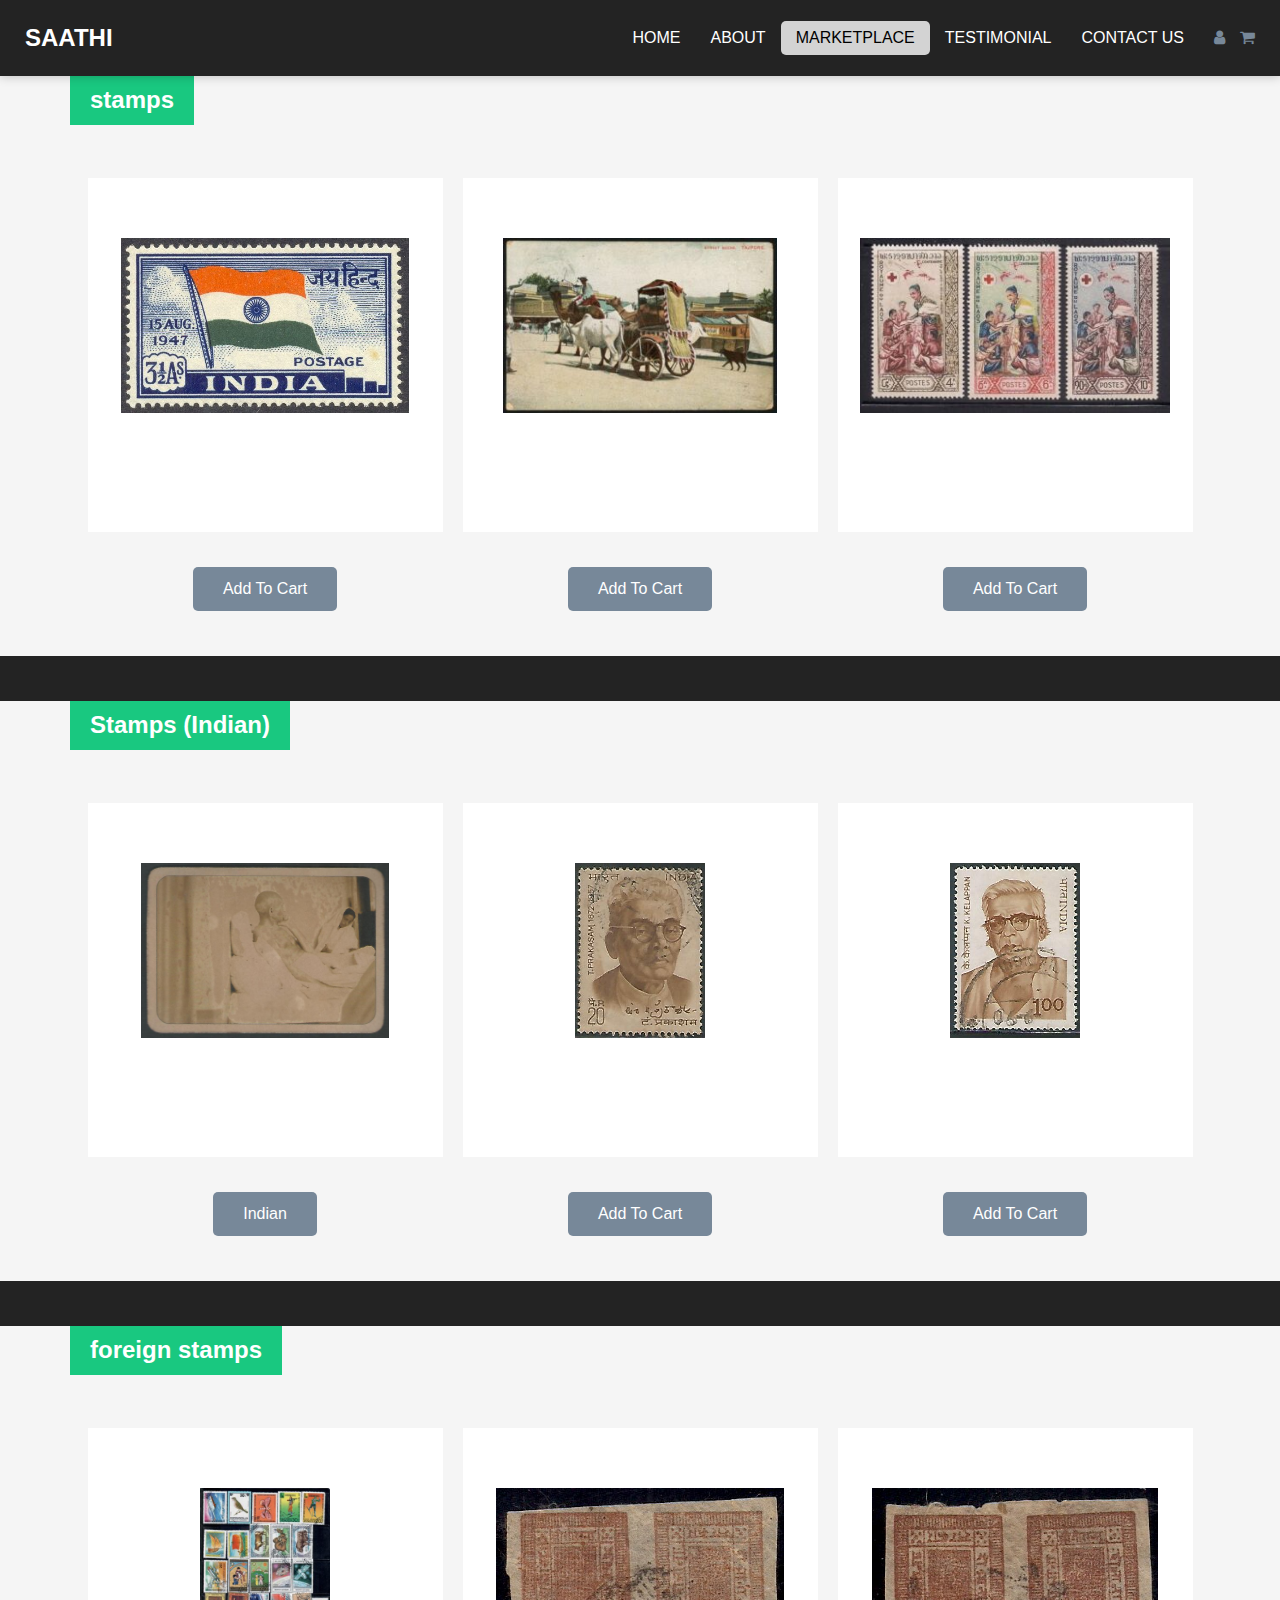
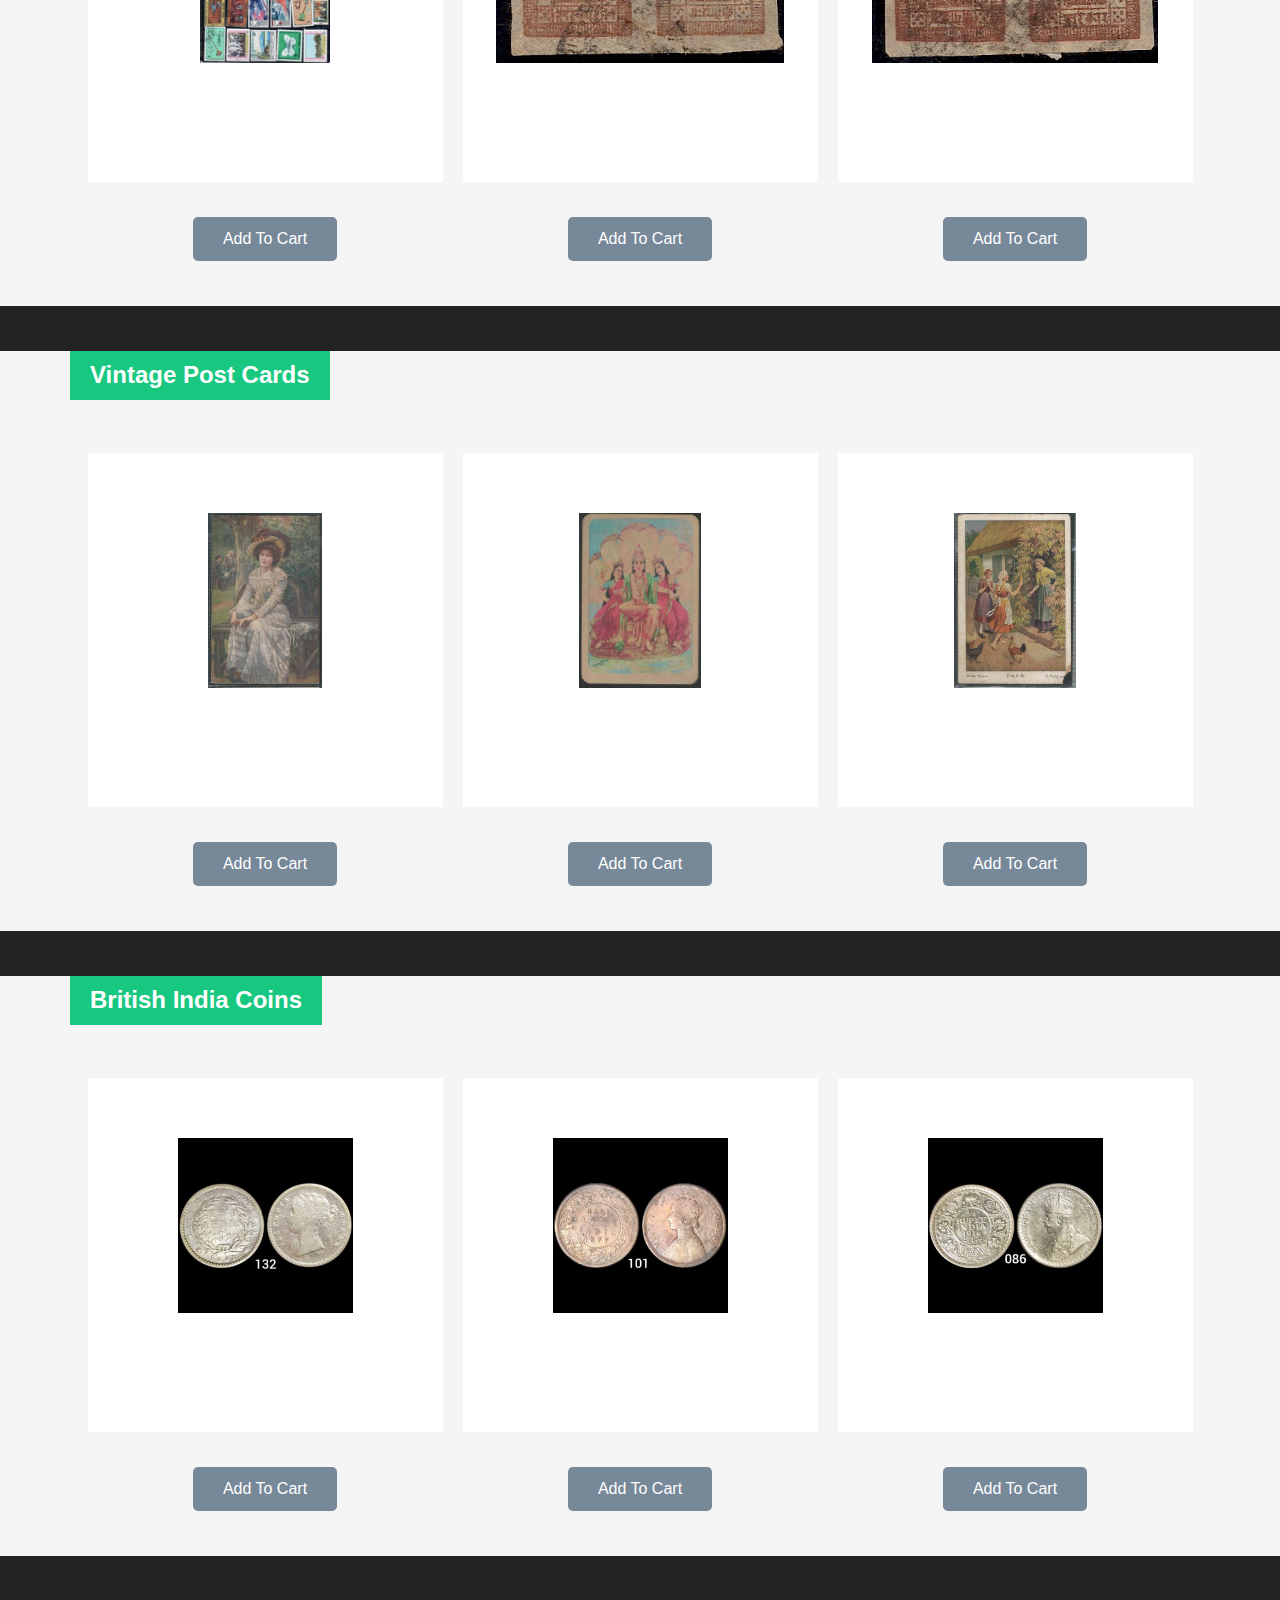
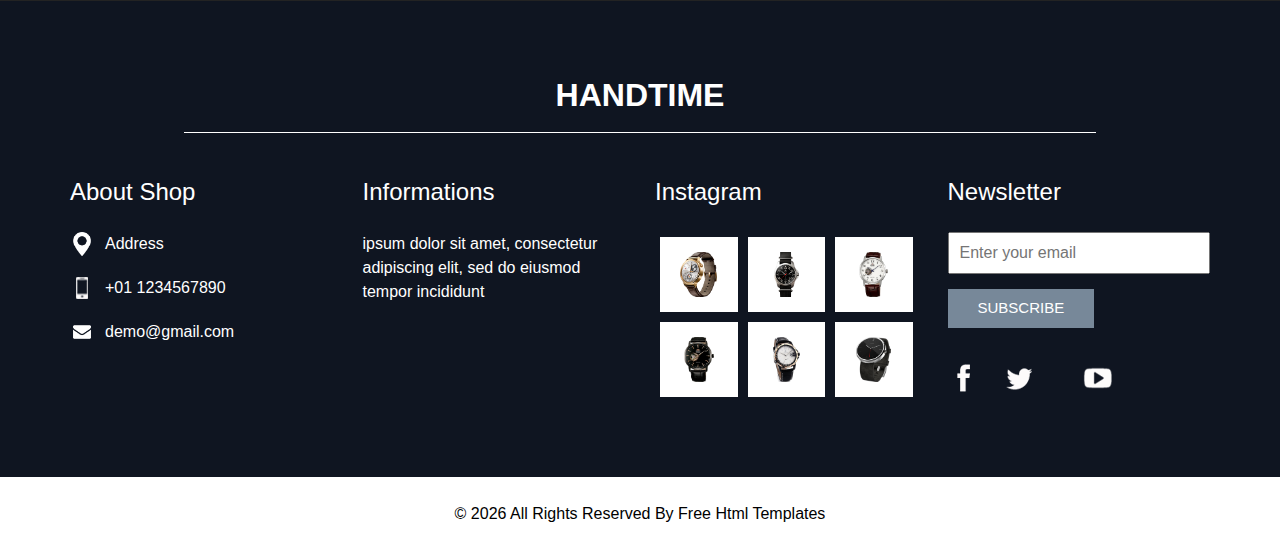
==== marketplace.html @ e1eaf585 "Add files via upload" ====
<!DOCTYPE html>
<html>

<head>
  <!-- Basic -->
  <meta charset="utf-8" />
  <meta http-equiv="X-UA-Compatible" content="IE=edge" />
  <!-- Mobile Metas -->
  <meta name="viewport" content="width=device-width, initial-scale=1, shrink-to-fit=no" />
  <!-- Site Metas -->
  <link rel="icon" href="images/fevicon/fevicon.png" type="image/gif" />
  <meta name="keywords" content="" />
  <meta name="description" content="" />
  <meta name="author" content="" />

  <title>SAATHI</title>


  <!-- bootstrap core css -->
  <link rel="stylesheet" type="text/css" href="css/bootstrap.css" />

  <!-- fonts style -->
  <link href="https://fonts.googleapis.com/css2?family=Roboto:wght@400;500;700;900&display=swap" rel="stylesheet">

  <!-- font awesome style -->
  <link href="css/font-awesome.min.css" rel="stylesheet" />

  <!-- Custom styles for this template -->
  <link href="css/style.css" rel="stylesheet" />
  <!-- responsive style -->
  <link href="css/responsive.css" rel="stylesheet" />
  <link href="market.css" rel="stylesheet" />

</head>

<body class="sub_page">

  <div class="hero_area">
    <!-- header section strats -->
    <header class="header_section">
      <div class="container-fluid">
        <nav class="navbar navbar-expand-lg custom_nav-container ">
          <a class="navbar-brand" href="index.html">
            <span>
              SAATHI
            </span>
          </a>

          <button class="navbar-toggler" type="button" data-toggle="collapse" data-target="#navbarSupportedContent" aria-controls="navbarSupportedContent" aria-expanded="false" aria-label="Toggle navigation">
            <span class=""> </span>
          </button>

          <div class="collapse navbar-collapse" id="navbarSupportedContent">
            <ul class="navbar-nav  ">
              <li class="nav-item ">
                <a class="nav-link" href="index.html">Home <span class="sr-only">(current)</span></a>
              </li>
              <li class="nav-item">
                <a class="nav-link" href="about.html"> About</a>
              </li>
              <li class="nav-item active">
                <a class="nav-link" href="marketplace.html">Marketplace</a>
              </li>
              <li class="nav-item">
                <a class="nav-link" href="testimonial.html">Testimonial</a>
              </li>
              <li class="nav-item">
                <a class="nav-link" href="contact.html">Contact Us</a>
              </li>
            </ul>
            <div class="user_optio_box">
              <a href="">
                <i class="fa fa-user" aria-hidden="true"></i>
              </a>
              <a href="">
                <i class="fa fa-shopping-cart" aria-hidden="true"></i>
              </a>
            </div>
          </div>
        </nav>
      </div>
    </header>
    <!-- end header section -->
  </div>

  <!-- product section -->
  <section class="product_section ">
    <div class="container">
      <div class="product_heading">
        <h2>
          stamps
        </h2>
      </div>
      <div class="product_container">
        <div class="box">
          <div class="box-content">
            <div class="img-box">
              <img src="images/stamp 1.1.jpg" alt="">
            </div>
            <div class="detail-box">
              <div class="text">
                <h6>
                  Men's Watch
                </h6>
                <h5>
                  <span>$</span> 300
                </h5>
              </div>
              <div class="like">
                <h6>
                  Like
                </h6>
                <!--<div class="star_container">
                  <i class="fa fa-star" aria-hidden="true"></i>
                  <i class="fa fa-star" aria-hidden="true"></i>
                  <i class="fa fa-star" aria-hidden="true"></i>
                  <i class="fa fa-star" aria-hidden="true"></i>
                  <i class="fa fa-star" aria-hidden="true"></i>
                </div>-->
              </div>
            </div>
          </div>
          <div class="btn-box">
            <a href="">
              Add To Cart
            </a>
          </div>
        </div>
        <div class="box">
          <div class="box-content">
            <div class="img-box">
              <img src="images/stamp4.jpg" alt="">
            </div>
            <div class="detail-box">
              <div class="text">
                <h6>
                  Men's Watch
                </h6>
                <h5>
                  <span>$</span> 300
                </h5>
              </div>
              <div class="like">
                <h6>
                  Like
                </h6>
                <!--<div class="star_container">
                  <i class="fa fa-star" aria-hidden="true"></i>
                  <i class="fa fa-star" aria-hidden="true"></i>
                  <i class="fa fa-star" aria-hidden="true"></i>
                  <i class="fa fa-star" aria-hidden="true"></i>
                  <i class="fa fa-star" aria-hidden="true"></i>
                </div>-->
              </div>
            </div>
          </div>
          <div class="btn-box">
            <a href="">
              Add To Cart
            </a>
          </div>
        </div>
        <div class="box">
          <div class="box-content">
            <div class="img-box">
              <img src="images/stamp5.jpg" alt="">
            </div>
            <div class="detail-box">
              <div class="text">
                <h6>
                  Men's Watch
                </h6>
                <h5>
                  <span>$</span> 300
                </h5>
              </div>
              <div class="like">
                <h6>
                  Like
                </h6>
                <!--<div class="star_container">
                  <i class="fa fa-star" aria-hidden="true"></i>
                  <i class="fa fa-star" aria-hidden="true"></i>
                  <i class="fa fa-star" aria-hidden="true"></i>
                  <i class="fa fa-star" aria-hidden="true"></i>
                  <i class="fa fa-star" aria-hidden="true"></i>
                </div>-->
              </div>
            </div>
          </div>
          <div class="btn-box">
            <a href="">
              Add To Cart
            </a>
          </div>
        </div>
      </div>
    </div>
  </section>

  <!-- end product section -->


  <!-- product section -->
  <section class="product_section ">
    <div class="container">
      <div class="product_heading">
        <h2>
          Stamps (Indian)
        </h2>
      </div>
      <div class="product_container">
        <div class="box">
          <div class="box-content">
            <div class="img-box">
              <img src="images/stamp2.jpg" alt="">
            </div>
            <div class="detail-box">
              <div class="text">
                <h6>
                  Men's Watch
                </h6>
                <h5>
                  <span>$</span> 300
                </h5>
              </div>
              <div class="like">
                <h6>
                  Like
                </h6>
                <!--<div class="star_container">
                  <i class="fa fa-star" aria-hidden="true"></i>
                  <i class="fa fa-star" aria-hidden="true"></i>
                  <i class="fa fa-star" aria-hidden="true"></i>
                  <i class="fa fa-star" aria-hidden="true"></i>
                  <i class="fa fa-star" aria-hidden="true"></i>
                </div>-->
              </div>
            </div>
          </div>
          <div class="btn-box">
            <a href="">
              Indian
            </a>
          </div>
        </div>
        <div class="box">
          <div class="box-content">
            <div class="img-box">
              <img src="images/stamp3.jpg" alt="">
            </div>
            <div class="detail-box">
              <div class="text">
                <h6>
                  Men's Watch
                </h6>
                <h5>
                  <span>$</span> 300
                </h5>
              </div>
              <div class="like">
                <h6>
                  Like
                </h6>
                <!--<div class="star_container">
                  <i class="fa fa-star" aria-hidden="true"></i>
                  <i class="fa fa-star" aria-hidden="true"></i>
                  <i class="fa fa-star" aria-hidden="true"></i>
                  <i class="fa fa-star" aria-hidden="true"></i>
                  <i class="fa fa-star" aria-hidden="true"></i>
                </div>-->
              </div>
            </div>
          </div>
          <div class="btn-box">
            <a href="">
              Add To Cart
            </a>
          </div>
        </div>
        <div class="box">
          <div class="box-content">
            <div class="img-box">
              <img src="images/stamp6.jpg" alt="">
            </div>
            <div class="detail-box">
              <div class="text">
                <h6>
                  Men's Watch
                </h6>
                <h5>
                  <span>$</span> 300
                </h5>
              </div>
              <div class="like">
                <h6>
                  Like
                </h6>
                <!--<div class="star_container">
                  <i class="fa fa-star" aria-hidden="true"></i>
                  <i class="fa fa-star" aria-hidden="true"></i>
                  <i class="fa fa-star" aria-hidden="true"></i>
                  <i class="fa fa-star" aria-hidden="true"></i>
                  <i class="fa fa-star" aria-hidden="true"></i>
                </div>-->
              </div>
            </div>
          </div>
          <div class="btn-box">
            <a href="">
              Add To Cart
            </a>
          </div>
        </div>
      </div>
    </div>
  </section>


  <!-- end product section -->


  <!-- product section -->

  <section class="product_section ">
    <div class="container">
      <div class="product_heading">
        <h2>
          foreign stamps
        </h2>
      </div>
      <div class="product_container">
        <div class="box">
          <div class="box-content">
            <div class="img-box">
              <img src="images/mongolia-s3.jpg" alt="">
            </div>
            <div class="detail-box">
              <div class="text">
                <h6>
                  Men's Watch
                </h6>
                <h5>
                  <span>$</span> 300
                </h5>
              </div>
              <div class="like">
                <h6>
                  Like
                </h6>
                <!--<div class="star_container">
                  <i class="fa fa-star" aria-hidden="true"></i>
                  <i class="fa fa-star" aria-hidden="true"></i>
                  <i class="fa fa-star" aria-hidden="true"></i>
                  <i class="fa fa-star" aria-hidden="true"></i>
                  <i class="fa fa-star" aria-hidden="true"></i>
                </div>-->
              </div>
            </div>
          </div>
          <div class="btn-box">
            <a href="">
              Add To Cart
            </a>
          </div>
        </div>
        <div class="box">
          <div class="box-content">
            <div class="img-box">
              <img src="images/Nepal-s1.jpg" alt="">
            </div>
            <div class="detail-box">
              <div class="text">
                <h6>
                  Men's Watch
                </h6>
                <h5>
                  <span>$</span> 300
                </h5>
              </div>
              <div class="like">
                <h6>
                  Like
                </h6>
                <!--<div class="star_container">
                  <i class="fa fa-star" aria-hidden="true"></i>
                  <i class="fa fa-star" aria-hidden="true"></i>
                  <i class="fa fa-star" aria-hidden="true"></i>
                  <i class="fa fa-star" aria-hidden="true"></i>
                  <i class="fa fa-star" aria-hidden="true"></i>
                </div>-->
              </div>
            </div>
          </div>
          <div class="btn-box">
            <a href="">
              Add To Cart
            </a>
          </div>
        </div>
        <div class="box">
          <div class="box-content">
            <div class="img-box">
              <img src="images/Nepal-s2.jpg" alt="">
            </div>
            <div class="detail-box">
              <div class="text">
                <h6>
                  Men's Watch
                </h6>
                <h5>
                  <span>$</span> 300
                </h5>
              </div>
              <div class="like">
                <h6>
                  Like
                </h6>
                <!--<div class="star_container">
                  <i class="fa fa-star" aria-hidden="true"></i>
                  <i class="fa fa-star" aria-hidden="true"></i>
                  <i class="fa fa-star" aria-hidden="true"></i>
                  <i class="fa fa-star" aria-hidden="true"></i>
                  <i class="fa fa-star" aria-hidden="true"></i>
                </div>-->
              </div>
            </div>
          </div>
          <div class="btn-box">
            <a href="">
              Add To Cart
            </a>
          </div>
        </div>
      </div>
    </div>
  </section>

  <section class="product_section ">
    <div class="container">
      <div class="product_heading">
        <h2>
          Vintage Post Cards
        </h2>
      </div>
      <div class="product_container">
        <div class="box">
          <div class="box-content">
            <div class="img-box">
              <img src="images/vintage pc1.jpg" alt="">
            </div>
            <div class="detail-box">
              <div class="text">
                <h6>
                  Men's Watch
                </h6>
                <h5>
                  <span>$</span> 300
                </h5>
              </div>
              <div class="like">
                <h6>
                  Like
                </h6>
                <!--<div class="star_container">
                  <i class="fa fa-star" aria-hidden="true"></i>
                  <i class="fa fa-star" aria-hidden="true"></i>
                  <i class="fa fa-star" aria-hidden="true"></i>
                  <i class="fa fa-star" aria-hidden="true"></i>
                  <i class="fa fa-star" aria-hidden="true"></i>
                </div>-->
              </div>
            </div>
          </div>
          <div class="btn-box">
            <a href="">
              Add To Cart
            </a>
          </div>
        </div>
        <div class="box">
          <div class="box-content">
            <div class="img-box">
              <img src="images/vintage pc2.jpg" alt="">
            </div>
            <div class="detail-box">
              <div class="text">
                <h6>
                  Men's Watch
                </h6>
                <h5>
                  <span>$</span> 300
                </h5>
              </div>
              <div class="like">
                <h6>
                  Like
                </h6>
                <!--<div class="star_container">
                  <i class="fa fa-star" aria-hidden="true"></i>
                  <i class="fa fa-star" aria-hidden="true"></i>
                  <i class="fa fa-star" aria-hidden="true"></i>
                  <i class="fa fa-star" aria-hidden="true"></i>
                  <i class="fa fa-star" aria-hidden="true"></i>
                </div>-->
              </div>
            </div>
          </div>
          <div class="btn-box">
            <a href="">
              Add To Cart
            </a>
          </div>
        </div>
        <div class="box">
          <div class="box-content">
            <div class="img-box">
              <img src="images/vintage pc3.jpg" alt="">
            </div>
            <div class="detail-box">
              <div class="text">
                <h6>
                  Men's Watch
                </h6>
                <h5>
                  <span>$</span> 300
                </h5>
              </div>
              <div class="like">
                <h6>
                  Like
                </h6>
                <!--<div class="star_container">
                  <i class="fa fa-star" aria-hidden="true"></i>
                  <i class="fa fa-star" aria-hidden="true"></i>
                  <i class="fa fa-star" aria-hidden="true"></i>
                  <i class="fa fa-star" aria-hidden="true"></i>
                  <i class="fa fa-star" aria-hidden="true"></i>
                </div>-->
              </div>
            </div>
          </div>
          <div class="btn-box">
            <a href="">
              Add To Cart
            </a>
          </div>
        </div>
      </div>
    </div>
  </section>


  <!-- end product section -->


  <!-- product section -->

  <section class="product_section ">
    <div class="container">
      <div class="product_heading">
        <h2>
          British India Coins
        </h2>
      </div>
      <div class="product_container">
        <div class="box">
          <div class="box-content">
            <div class="img-box">
              <img src="images/british ind c1.jpeg" alt="">
            </div>
            <div class="detail-box">
              <div class="text">
                <h6>
                  Men's Watch
                </h6>
                <h5>
                  <span>$</span> 300
                </h5>
              </div>
              <div class="like">
                <h6>
                  Like
                </h6>
                <!--<div class="star_container">
                  <i class="fa fa-star" aria-hidden="true"></i>
                  <i class="fa fa-star" aria-hidden="true"></i>
                  <i class="fa fa-star" aria-hidden="true"></i>
                  <i class="fa fa-star" aria-hidden="true"></i>
                  <i class="fa fa-star" aria-hidden="true"></i>
                </div>-->
              </div>
            </div>
          </div>
          <div class="btn-box">
            <a href="">
              Add To Cart
            </a>
          </div>
        </div>
        <div class="box">
          <div class="box-content">
            <div class="img-box">
              <img src="images/british ind c2.jpeg" alt="">
            </div>
            <div class="detail-box">
              <div class="text">
                <h6>
                  Men's Watch
                </h6>
                <h5>
                  <span>$</span> 300
                </h5>
              </div>
              <div class="like">
                <h6>
                  Like
                </h6>
                <!--<div class="star_container">
                  <i class="fa fa-star" aria-hidden="true"></i>
                  <i class="fa fa-star" aria-hidden="true"></i>
                  <i class="fa fa-star" aria-hidden="true"></i>
                  <i class="fa fa-star" aria-hidden="true"></i>
                  <i class="fa fa-star" aria-hidden="true"></i>
                </div>-->
              </div>
            </div>
          </div>
          <div class="btn-box">
            <a href="">
              Add To Cart
            </a>
          </div>
        </div>
        <div class="box">
          <div class="box-content">
            <div class="img-box">
              <img src="images/british ind c3.jpeg" alt="">
            </div>
            <div class="detail-box">
              <div class="text">
                <h6>
                  Men's Watch
                </h6>
                <h5>
                  <span>$</span> 300
                </h5>
              </div>
              <div class="like">
                <h6>
                  Like
                </h6>
                <!--<div class="star_container">
                  <i class="fa fa-star" aria-hidden="true"></i>
                  <i class="fa fa-star" aria-hidden="true"></i>
                  <i class="fa fa-star" aria-hidden="true"></i>
                  <i class="fa fa-star" aria-hidden="true"></i>
                  <i class="fa fa-star" aria-hidden="true"></i>
                </div>-->
              </div>
            </div>
          </div>
          <div class="btn-box">
            <a href="">
              Add To Cart
            </a>
          </div>
        </div>
      </div>
    </div>
  </section>

  <!-- end product section -->
  <!--stamp section
  <section class="product_section ">
    <div class="container">
      Card 1 
      <div class="card">
          <img src="image1.jpg" alt="Product Image" class="card-image">
          <div class="card-description">
              <h3>Product 1</h3>
              <p>A brief description of the product.</p>
          </div>
          <button class="add-to-cart">Add to Cart</button>
      </div>

      
      <div class="card">
          <img src="image2.jpg" alt="Product Image" class="card-image">
          <div class="card-description">
              <h3>Product 2</h3>
              <p>A brief description of the product.</p>
          </div>
          <button class="add-to-cart">Add to Cart</button>
      </div>
  
     </div>
     </section>

    -->




  <!-- info section -->
  <section class="info_section layout_padding2">
    <div class="container">
      <div class="info_logo">
        <h2>
          HandTime
        </h2>
      </div>
      <div class="row">

        <div class="col-md-3">
          <div class="info_contact">
            <h5>
              About Shop
            </h5>
            <div>
              <div class="img-box">
                <img src="images/location-white.png" width="18px" alt="">
              </div>
              <p>
                Address
              </p>
            </div>
            <div>
              <div class="img-box">
                <img src="images/telephone-white.png" width="12px" alt="">
              </div>
              <p>
                +01 1234567890
              </p>
            </div>
            <div>
              <div class="img-box">
                <img src="images/envelope-white.png" width="18px" alt="">
              </div>
              <p>
                demo@gmail.com
              </p>
            </div>
          </div>
        </div>
        <div class="col-md-3">
          <div class="info_info">
            <h5>
              Informations
            </h5>
            <p>
              ipsum dolor sit amet, consectetur adipiscing elit, sed do eiusmod tempor incididunt
            </p>
          </div>
        </div>

        <div class="col-md-3">
          <div class="info_insta">
            <h5>
              Instagram
            </h5>
            <div class="insta_container">
              <div class="row m-0">
                <div class="col-4 px-0">
                  <a href="">
                    <div class="insta-box b-1">
                      <img src="images/w1.png" alt="">
                    </div>
                  </a>
                </div>
                <div class="col-4 px-0">
                  <a href="">
                    <div class="insta-box b-1">
                      <img src="images/w2.png" alt="">
                    </div>
                  </a>
                </div>
                <div class="col-4 px-0">
                  <a href="">
                    <div class="insta-box b-1">
                      <img src="images/w3.png" alt="">
                    </div>
                  </a>
                </div>
                <div class="col-4 px-0">
                  <a href="">
                    <div class="insta-box b-1">
                      <img src="images/w4.png" alt="">
                    </div>
                  </a>
                </div>
                <div class="col-4 px-0">
                  <a href="">
                    <div class="insta-box b-1">
                      <img src="images/w5.png" alt="">
                    </div>
                  </a>
                </div>
                <div class="col-4 px-0">
                  <a href="">
                    <div class="insta-box b-1">
                      <img src="images/w6.png" alt="">
                    </div>
                  </a>
                </div>
              </div>
            </div>
          </div>
        </div>

        <div class="col-md-3">
          <div class="info_form ">
            <h5>
              Newsletter
            </h5>
            <form action="">
              <input type="email" placeholder="Enter your email">
              <button>
                Subscribe
              </button>
            </form>
            <div class="social_box">
              <a href="">
                <img src="images/fb.png" alt="">
              </a>
              <a href="">
                <img src="images/twitter.png" alt="">
              </a>
              <a href="">
                <img src="images/linkedin.png" alt="">
              </a>
              <a href="">
                <img src="images/youtube.png" alt="">
              </a>
            </div>
          </div>
        </div>
      </div>
    </div>
  </section>

  <!-- end info_section -->

  <!-- footer section -->
  <section class="footer_section">
    <div class="container">
      <p>
        &copy; <span id="displayYear"></span> All Rights Reserved By
        <a href="https://html.design/">Free Html Templates</a>
      </p>
    </div>
  </section>
  <!-- footer section -->

  <!-- jQery -->
  <script type="text/javascript" src="js/jquery-3.4.1.min.js"></script>
  <!-- popper js -->
  <script src="https://cdn.jsdelivr.net/npm/popper.js@1.16.0/dist/umd/popper.min.js" integrity="sha384-Q6E9RHvbIyZFJoft+2mJbHaEWldlvI9IOYy5n3zV9zzTtmI3UksdQRVvoxMfooAo" crossorigin="anonymous">
  </script>
  <!-- bootstrap js -->
  <script type="text/javascript" src="js/bootstrap.js"></script>
  <!-- custom js -->
  <script type="text/javascript" src="js/custom.js"></script>
  <!-- Google Map -->
  <script src="https://maps.googleapis.com/maps/api/js?key=AIzaSyCh39n5U-4IoWpsVGUHWdqB6puEkhRLdmI&callback=myMap">
  </script>
  <!-- End Google Map -->

</body>

</html>
---- css/style.css ----
body {
  font-family: "Arial", sans-serif;
  color: white;
  background-color: #232323;
  overflow-x: hidden;
}

.layout_padding {
  padding: 90px 0;
}

.layout_padding2 {
  padding: 75px 0;
}

.layout_padding2-top {
  padding-top: 75px;
}

.layout_padding2-bottom {
  padding-bottom: 75px;
}

.layout_padding-top {
  padding-top: 90px;
}

.layout_padding-bottom {
  padding-bottom: 90px;
}

.heading_container {
  display: -webkit-box;
  display: -ms-flexbox;
  display: flex;
  -webkit-box-orient: vertical;
  -webkit-box-direction: normal;
      -ms-flex-direction: column;
          flex-direction: column;
  -webkit-box-align: start;
      -ms-flex-align: start;
          align-items: flex-start;
}

.heading_container h2 {
  position: relative;
  font-weight: bold;
}

.heading_container h2 span {
  color: lightslategray;
}

.heading_container.heading_center {
  -webkit-box-align: center;
      -ms-flex-align: center;
          align-items: center;
  text-align: center;
}

a,
a:hover,
a:focus {
  text-decoration: none;
}

a:hover,
a:focus {
  color: initial;
}

.btn,
.btn:focus {
  outline: none !important;
  -webkit-box-shadow: none;
          box-shadow: none;
}

/*header section*/
.hero_area {
  position: relative;
  min-height: 100vh;
  display: -webkit-box;
  display: -ms-flexbox;
  display: flex;
  -webkit-box-orient: vertical;
  -webkit-box-direction: normal;
      -ms-flex-direction: column;
          flex-direction: column;
}

.sub_page .hero_area {
  min-height: auto;
}

.sub_page .header_section {
  margin-top: 0;
  -webkit-box-shadow: 0 0 10px 0 rgba(0, 0, 0, 0.25);
          box-shadow: 0 0 10px 0 rgba(0, 0, 0, 0.25);
}

.header_section .container-fluid {
  padding-right: 25px;
  padding-left: 25px;
}

.navbar-brand span {
  font-weight: bold;
  color: #ffffff;
  font-size: 24px;
  text-transform: uppercase;
}

.custom_nav-container {
  padding: 15px 0;
}

.custom_nav-container .navbar-nav {
  margin: auto;
}

.custom_nav-container .navbar-nav .nav-item .nav-link {
  padding: 5px 25px;
  color: #ffffff;
  text-align: center;
  text-transform: uppercase;
  border-radius: 5px;
  -webkit-transition: all 0.3s;
  transition: all 0.3s;
}

.custom_nav-container .navbar-nav .nav-item:hover .nav-link, .custom_nav-container .navbar-nav .nav-item.active .nav-link {
  color: #000000;
  background-color: lightgray ;
} 

.custom_nav-container .nav_search-btn {
  width: 35px;
  height: 35px;
  padding: 0;
  border: none;
  color: #000000;
}

.custom_nav-container .nav_search-btn:hover {
  color: #000000;
}

.custom_nav-container .navbar-toggler {
  outline: none;
}

.custom_nav-container .navbar-toggler {
  padding: 0;
  width: 37px;
  height: 42px;
  -webkit-transition: all 0.3s;
  transition: all 0.3s;
}

.custom_nav-container .navbar-toggler span {
  display: block;
  width: 35px;
  height: 4px;
  background-color: #000000;
  margin: 7px 0;
  -webkit-transition: all 0.3s;
  transition: all 0.3s;
  position: relative;
  border-radius: 5px;
  transition: all 0.3s;
}

.custom_nav-container .navbar-toggler span::before, .custom_nav-container .navbar-toggler span::after {
  content: "";
  position: absolute;
  left: 0;
  height: 100%;
  width: 100%;
  background-color: #000000;
  top: -10px;
  border-radius: 5px;
  -webkit-transition: all 0.3s;
  transition: all 0.3s;
}

.custom_nav-container .navbar-toggler span::after {
  top: 10px;
}

.custom_nav-container .navbar-toggler[aria-expanded="true"] {
  -webkit-transform: rotate(360deg);
          transform: rotate(360deg);
}

.custom_nav-container .navbar-toggler[aria-expanded="true"] span {
  -webkit-transform: rotate(45deg);
          transform: rotate(45deg);
}

.custom_nav-container .navbar-toggler[aria-expanded="true"] span::before, .custom_nav-container .navbar-toggler[aria-expanded="true"] span::after {
  -webkit-transform: rotate(90deg);
          transform: rotate(90deg);
  top: 0;
}

.custom_nav-container .navbar-toggler[aria-expanded="true"] .s-1 {
  -webkit-transform: rotate(45deg);
          transform: rotate(45deg);
  margin: 0;
  margin-bottom: -4px;
}

.custom_nav-container .navbar-toggler[aria-expanded="true"] .s-2 {
  display: none;
}

.custom_nav-container .navbar-toggler[aria-expanded="true"] .s-3 {
  -webkit-transform: rotate(-45deg);
          transform: rotate(-45deg);
  margin: 0;
  margin-top: -4px;
}

.custom_nav-container .navbar-toggler[aria-expanded="false"] .s-1,
.custom_nav-container .navbar-toggler[aria-expanded="false"] .s-2,
.custom_nav-container .navbar-toggler[aria-expanded="false"] .s-3 {
  -webkit-transform: none;
          transform: none;
}

.user_optio_box {
  display: -webkit-box;
  display: -ms-flexbox;
  display: flex;
}

.user_optio_box a {
  margin-left: 15px;
  color: lightslategray;
}

/*end header section*/
/* slider section */
.slider_section {
  -webkit-box-flex: 1;
      -ms-flex: 1;
          flex: 1;
  display: -webkit-box;
  display: -ms-flexbox;
  display: flex;
  -webkit-box-align: center;
      -ms-flex-align: center;
          align-items: center;
  position: relative;
}

.slider_section .row {
  -webkit-box-align: center;
      -ms-flex-align: center;
          align-items: center;
}

.slider_section #customCarousel1 {
  width: 100%;
  position: unset;
}

.slider_section .detail-box {
  color: #ffffff;
}

.slider_section .detail-box h1 {
  font-weight: bold;
  text-transform: uppercase;
  margin-bottom: 0;
  align-items: center;
  font-family: 'Segoe UI', Tahoma, Geneva, Verdana, sans-serif;
  text-shadow: 3px 3px 6px rgba(0, 0, 0, 0.5);
}

.slider_section .detail-box p {
  margin: 25px 0;
  text-align: center;
  font-size:x-large;
  text-shadow: 3px 3px 6px rgba(0, 0, 0, 0.5);
}

.slider_section .detail-box .btn-box {
  display: flex;
  margin: 0 -5px;
  justify-content: center;
  gap: 20px; /* Add space between buttons */
}

.slider_section .detail-box .btn-box a {
  margin: 5px;
  text-align: center;
  width: 165px;
}

.slider_section .detail-box .btn-box .btn1 {
  background-color: white;
  color: black;
  border: none;
  padding: 12px 25px;
  font-size: 18px;
  cursor: pointer;
  border-radius: 5px;
  transition: background-color 0.3s ease;
  box-shadow: 0 4px 10px rgba(0, 0, 0, 0.15); /* Subtle shadow for a lifted effect */
  text-transform: uppercase; /* Make text uppercase for uniformity */
  font-weight: bold;
  
}

.slider_section .detail-box .btn-box .btn1:hover {
  background-color: lightslategray;
}

.slider_section .detail-box .btn-box .btn2 {
  background-color: white;
  color: black;
  border: none;
  padding: 12px 25px;
  font-size: 18px;
  cursor: pointer;
  border-radius: 5px;
  transition: background-color 0.3s ease;
  box-shadow: 0 4px 10px rgba(0, 0, 0, 0.15); /* Subtle shadow for a lifted effect */
  text-transform: uppercase; /* Make text uppercase for uniformity */
  font-weight: bold;
}

.slider_section .detail-box .btn-box .btn2:hover {
  background-color: lightslategray;
}

.slider_section .img-box img {
  width: 100%;
}

.slider_section .carousel-indicators {
  position: unset;
  margin: 0;
  -webkit-box-pack: center;
      -ms-flex-pack: center;
          justify-content: center;
  -webkit-box-align: center;
      -ms-flex-align: center;
          align-items: center;
  margin-top: 45px;
}

.slider_section .carousel-indicators li {
  background-color: #000000;
  width: 15px;
  height: 15px;
  border-radius: 100%;
  opacity: 1;
}

.slider_section .carousel-indicators li.active {
  width: 23px;
  height: 23px;
  background-color: #19c880;
}

.slider_bg_box {
  position: absolute;
  width: 100%;
  height: 100%;
  z-index: -1;
  display: -webkit-box;
  display: -ms-flexbox;
  display: flex;
  -webkit-box-pack: end;
      -ms-flex-pack: end;
          justify-content: flex-end;
  -webkit-box-align: center;
      -ms-flex-align: center;
          align-items: center;
  overflow: hidden;
}

.slider_bg_box img {
  height: 100%;
}

.service_section {
  position: relative;
  background-color: #f8f8f8;
}

.service_section .heading_container h2 {
  text-transform: none;
}

.service_section .box {
  margin: 45px 0;
  text-align: center;
}

.service_section .box .img-box {
  height: 65px;
}

.service_section .box .img-box img {
  height: 100%;
  -webkit-filter: brightness(0);
          filter: brightness(0);
  -webkit-transition: all 0.3s;
  transition: all 0.3s;
}

.service_section .box .detail-box {
  margin-top: 15px;
}

.service_section .box .detail-box h5 {
  font-weight: bold;
  text-transform: uppercase;
}

.service_section .box .detail-box a {
  color: #19c880;
  font-weight: 600;
}

.service_section .box .detail-box a:hover {
  color: lightslategray;
}

.service_section .box:hover .img-box img {
  -webkit-filter: brightness(1);
          filter: brightness(1);
}

.about_section {
  position: relative;
}

.about_section .row {
  -webkit-box-align: end;
      -ms-flex-align: end;
          align-items: flex-end;
}

.about_section .img_container {
  display: -webkit-box;
  display: -ms-flexbox;
  display: flex;
  -webkit-box-flex: 1.2;
      -ms-flex: 1.2;
          flex: 1.2;
  -webkit-box-align: start;
      -ms-flex-align: start;
          align-items: flex-start;
}

.about_section .img_container .img-box {
  position: relative;
  margin: 0 10px;
  -webkit-box-flex: 1;
      -ms-flex: 1;
          flex: 1;
}

.about_section .img_container .img-box img {
  width: 100%;
  position: relative;
  z-index: 2;
}

.about_section .img_container .img-box::before {
  content: "";
  position: absolute;
  top: 0;
  left: 0;
  width: 100%;
  height: 100%;
  background-color: #f6f6f6;
}

.about_section .img_container .img-box.b1::before {
  -webkit-transform: translateY(75px);
          transform: translateY(75px);
}

.about_section .img_container .img-box.b2 {
  margin-top: 150px;
}

.about_section .img_container .img-box.b2::before {
  -webkit-transform: translateY(-75px);
          transform: translateY(-75px);
}

.about_section .detail-box {
  -webkit-box-flex: 1;
      -ms-flex: 1;
          flex: 1;
  padding-left: 3%;
  padding-right: 10%;
}

.about_section .detail-box h2 {
  font-weight: bold;
}

.about_section .detail-box p {
  margin-top: 35px;
}

.about_section .detail-box a {
  display: inline-block;
  padding: 8px 35px;
  background-color: lightslategray;
  color: #ffffff;
  border-radius: 5px;
  -webkit-transition: all 0.3s;
  transition: all 0.3s;
  border: none;
  margin-top: 35px;
}

.about_section .detail-box a:hover {
  background-color: lightslategray;
}

.product_section {
  background-color: #f5f5f5;
  margin-bottom: 45px;
}

.product_section .product_heading {
  display: -webkit-box;
  display: -ms-flexbox;
  display: flex;
  margin-bottom: 45px;
}

.product_section .product_heading h2 {
  padding: 10px 20px;
  background-color: #19c880;
  color: #ffffff;
  font-weight: bold;
  font-size: 24px;
}

.product_section .product_container {
  display: -webkit-box;
  display: -ms-flexbox;
  display: flex;
  -ms-flex-wrap: wrap;
      flex-wrap: wrap;
  -webkit-box-pack: center;
      -ms-flex-pack: center;
          justify-content: center;
  margin: 0 -10px;
}

.product_section .product_container .box {
  width: 355px;
  display: -webkit-box;
  display: -ms-flexbox;
  display: flex;
  -webkit-box-orient: vertical;
  -webkit-box-direction: normal;
      -ms-flex-direction: column;
          flex-direction: column;
  -webkit-box-align: center;
      -ms-flex-align: center;
          align-items: center;
  margin: 0 10px 45px 10px;
}

.product_section .product_container .box .box-content {
  background-color: #ffffff;
  width: 100%;
  display: -webkit-box;
  display: -ms-flexbox;
  display: flex;
  -webkit-box-orient: vertical;
  -webkit-box-direction: normal;
      -ms-flex-direction: column;
          flex-direction: column;
  -webkit-box-align: center;
      -ms-flex-align: center;
          align-items: center;
  padding: 15px;
}

.product_section .product_container .box .box-content .img-box {
  margin: 45px 0;
}

.product_section .product_container .box .box-content .img-box img {
  height: 175px;
}

.product_section .product_container .box .box-content .detail-box {
  display: -webkit-box;
  display: -ms-flexbox;
  display: flex;
  width: 100%;
  -webkit-box-pack: justify;
      -ms-flex-pack: justify;
          justify-content: space-between;
}

.product_section .product_container .box .box-content .detail-box .text,
.product_section .product_container .box .box-content .detail-box .like {
  display: -webkit-box;
  display: -ms-flexbox;
  display: flex;
  -webkit-box-orient: vertical;
  -webkit-box-direction: normal;
      -ms-flex-direction: column;
          flex-direction: column;
  -webkit-box-align: center;
      -ms-flex-align: center;
          align-items: center;
}

.product_section .product_container .box .box-content .detail-box .star_container {
  color: #e2ba1b;
}

.product_section .product_container .box .btn-box {
  display: -webkit-box;
  display: -ms-flexbox;
  display: flex;
  -webkit-box-pack: center;
      -ms-flex-pack: center;
          justify-content: center;
  margin-top: 35px;
}

.product_section .product_container .box .btn-box a {
  display: inline-block;
  padding: 10px 30px;
  background-color: lightslategray;
  color: #ffffff;
  border-radius: 5px;
  -webkit-transition: all 0.3s;
  transition: all 0.3s;
  border: none;
}

.product_section .product_container .box .btn-box a:hover {
  background-color: lightslategray;
}

.client_section .box {
  display: -webkit-box;
  display: -ms-flexbox;
  display: flex;
  -webkit-box-align: center;
      -ms-flex-align: center;
          align-items: center;
  margin: 45px 0;
}

.client_section .box .img-box {
  width: 125px;
  height: 125px;
  min-width: 125px;
  border-radius: 100%;
  overflow: hidden;
  margin-right: -65px;
  position: relative;
  border: 5px solid #19c880;
}

.client_section .box .img-box img {
  width: 100%;
}

.client_section .box .client_info {
  display: -webkit-box;
  display: -ms-flexbox;
  display: flex;
  -webkit-box-pack: justify;
      -ms-flex-pack: justify;
          justify-content: space-between;
}

.client_section .box .client_info .client_name h5 {
  font-weight: bold;
  color: lightslategray;
  margin-bottom: 0;
  text-transform: uppercase;
}

.client_section .box .client_info .client_name h6 {
  margin-bottom: 0;
  color: #19c880;
  font-weight: normal;
  font-size: 14px;
  text-transform: uppercase;
}

.client_section .box .client_info i {
  font-size: 24px;
  color: lightslategray;
}

.client_section .box p {
  margin-top: 25px;
}

.client_section .box .detail-box {
  background-color: #ffffff;
  padding: 45px 45px 45px 85px;
  -webkit-box-shadow: 0 0 5px 0 rgba(0, 0, 0, 0.2);
          box-shadow: 0 0 5px 0 rgba(0, 0, 0, 0.2);
}

.client_section .carousel-indicators {
  position: unset;
  margin: 0;
  -webkit-box-pack: center;
      -ms-flex-pack: center;
          justify-content: center;
  -webkit-box-align: center;
      -ms-flex-align: center;
          align-items: center;
  margin-top: 45px;
}

.client_section .carousel-indicators li {
  background-color: lightslategray;
  width: 10px;
  height: 10px;
  border-radius: 100%;
  opacity: 1;
}

.client_section .carousel-indicators li.active {
  width: 20px;
  height: 20px;
  background-color: #19c880;
}

.contact_section {
  position: relative;
}

.contact_section .heading_container {
  margin-bottom: 25px;
}

.contact_section .heading_container h2 {
  text-transform: uppercase;
}

.contact_section .form_container {
  margin-right: 15px;
}

.contact_section .form_container input {
  width: 100%;
  border: none;
  height: 50px;
  margin-bottom: 25px;
  padding-left: 15px;
  outline: none;
  color: #101010;
  -webkit-box-shadow: 0 0 25px 0 rgba(0, 0, 0, 0.15);
          box-shadow: 0 0 25px 0 rgba(0, 0, 0, 0.15);
}

.contact_section .form_container input::-webkit-input-placeholder {
  color: #444;
}

.contact_section .form_container input:-ms-input-placeholder {
  color: #444;
}

.contact_section .form_container input::-ms-input-placeholder {
  color: #444;
}

.contact_section .form_container input::placeholder {
  color: #444;
}

.contact_section .form_container input.message-box {
  height: 120px;
}

.contact_section .form_container button {
  border: none;
  text-transform: uppercase;
  display: inline-block;
  padding: 12px 55px;
  background-color: lightslategray;
  color: #ffffff;
  border-radius: 5px;
  -webkit-transition: all 0.3s;
  transition: all 0.3s;
  border: none;
}

.contact_section .form_container button:hover {
  background-color: lightslategray;
}

.contact_section .map_container {
  height: 450px;
  overflow: hidden;
  display: -webkit-box;
  display: -ms-flexbox;
  display: flex;
  -webkit-box-align: stretch;
      -ms-flex-align: stretch;
          align-items: stretch;
  padding: 0;
}

.contact_section .map_container .map {
  height: 100%;
  -webkit-box-flex: 1;
      -ms-flex: 1;
          flex: 1;
}

.contact_section .map_container .map #googleMap {
  height: 100%;
}

.info_section {
  background-color: #0f1521;
  color: #ffffff;
}

.info_section .info_logo {
  width: 80%;
  margin: 0 auto 45px auto;
  padding-bottom: 10px;
  text-align: center;
  border-bottom: 1px solid #ffffff;
}

.info_section .info_logo h2 {
  text-transform: uppercase;
  font-weight: bold;
}

.info_section h5 {
  margin-bottom: 25px;
  font-size: 24px;
}

.info_section .info_insta .insta_container img {
  height: 45px;
}

.info_section .info_insta .insta_container .insta-box {
  margin: 5px;
  display: -webkit-box;
  display: -ms-flexbox;
  display: flex;
  -webkit-box-pack: center;
      -ms-flex-pack: center;
          justify-content: center;
  -webkit-box-align: center;
      -ms-flex-align: center;
          align-items: center;
  background-color: #ffffff;
  padding: 15px;
}

.info_section .info_contact .img-box {
  width: 35px;
  display: -webkit-box;
  display: -ms-flexbox;
  display: flex;
  -webkit-box-pack: center;
      -ms-flex-pack: center;
          justify-content: center;
}

.info_section .info_contact p {
  margin: 0;
}

.info_section .info_contact > div {
  display: -webkit-box;
  display: -ms-flexbox;
  display: flex;
  -webkit-box-align: center;
      -ms-flex-align: center;
          align-items: center;
  margin: 20px 0;
}

.info_section .info_contact > div img {
  height: auto;
  margin-right: 12px;
}

.info_section .info_form form input {
  outline: none;
  width: 100%;
  padding: 7px 10px;
}

.info_section .info_form form button {
  display: inline-block;
  padding: 8px 30px;
  background-color: lightslategray;
  color: #ffffff;
  border-radius: 0;
  -webkit-transition: all 0.3s;
  transition: all 0.3s;
  border: none;
  margin-top: 15px;
  text-transform: uppercase;
  font-size: 15px;
}

.info_section .info_form form button:hover {
  background-color: lightslategrey;
}

.info_section .info_form .social_box {
  margin-top: 35px;
  width: 100%;
  display: -webkit-box;
  display: -ms-flexbox;
  display: flex;
}

.info_section .info_form .social_box a {
  margin-right: 25px;
}

/* footer section*/
.footer_section {
  position: relative;
  background-color: #ffffff;
  text-align: center;
}

.footer_section p {
  color: #000000;
  padding: 25px 0;
  margin: 0;
}

.footer_section p a {
  color: inherit;
}
/*# sourceMappingURL=style.css.map */
---- css/responsive.css ----
@media (max-width: 1300px) {

  .custom_nav-container .navbar-nav {
    margin: 0;
    margin-left: auto;
    align-items: center;
  }

  .custom_nav-container .navbar-nav .nav-item .nav-link {
    padding: 5px 15px;
  }
}

@media (max-width: 1120px) {}

@media (max-width: 992px) {
  .hero_area {
    min-height: auto;
  }

  .custom_nav-container .navbar-nav {
    padding-top: 15px;
  }

  .user_optio_box {
    flex-direction: column;
    align-items: center;
  }

  .user_optio_box a {
    margin: 5px;
  }

  .header_section .header_top .contact_nav a span {
    display: none;
  }

  .custom_nav-container .navbar-nav .nav-item .nav-link {
    padding: 5px 25px;
    margin: 5px 0;
  }

  .slider_section {
    padding: 75px 0;
  }

}

@media (max-width: 768px) {
  .about_section .detail-box {
    margin-top: 45px;
  }



  .info_section .row>div {
    margin-bottom: 35px;
  }

  .contact_section .form_container {
    margin-bottom: 45px;
  }
}

@media (max-width: 576px) {
  .about_section .img_container .img-box.b2 {
    margin-top: 115px;
  }

  .about_section .img_container .img-box.b2::before {
    transform: translateY(-45px);
  }

  .about_section .img_container .img-box.b1::before {
    transform: translateY(45px);
  }

  .client_section .box {
    flex-direction: column;
    align-items: center;
  }

  .client_section .box .detail-box {
    padding: 85px 45px 45px 45px;

  }

  .client_section .box .img-box {
    margin-right: 0;
    margin-bottom: -65px;
  }
}

@media (max-width: 480px) {}

@media (max-width: 420px) {}

@media (max-width: 376px) {}

@media (min-width: 1200px) {
  .container {
    max-width: 1170px;
  }
}
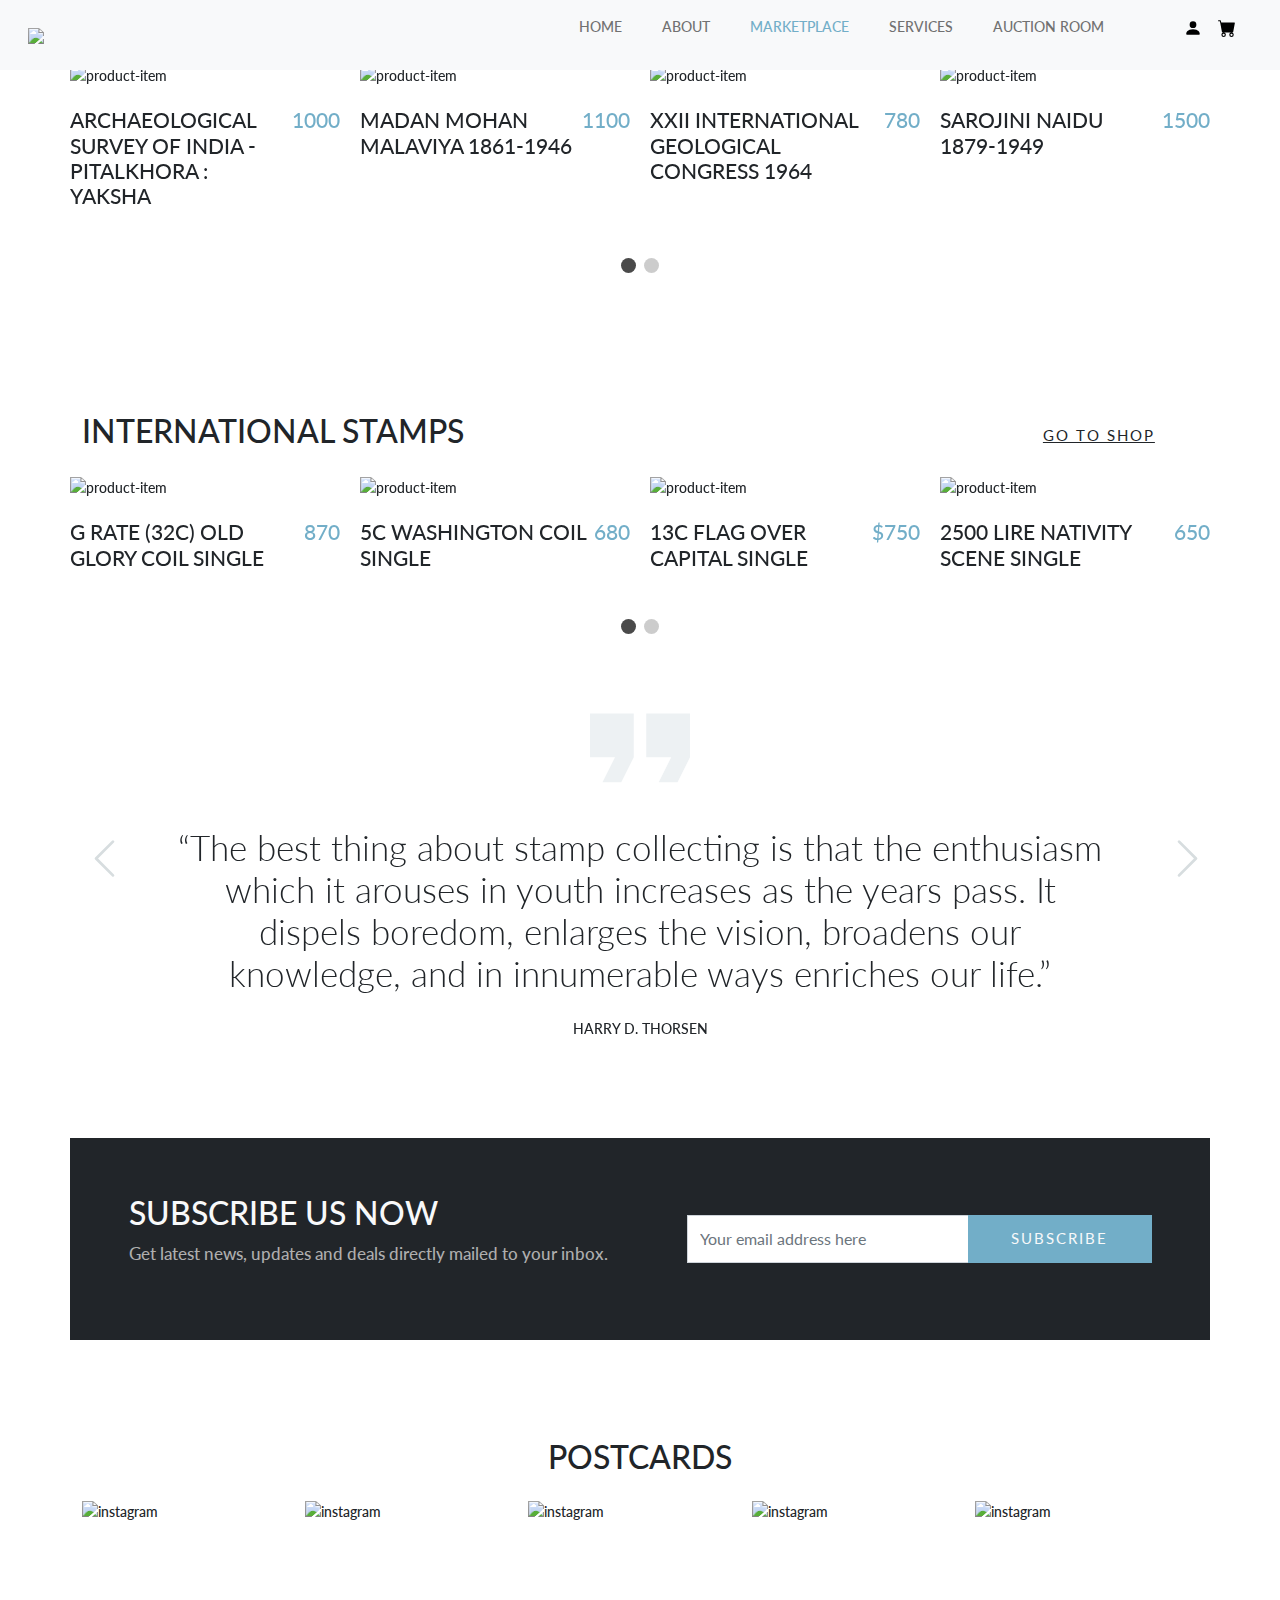
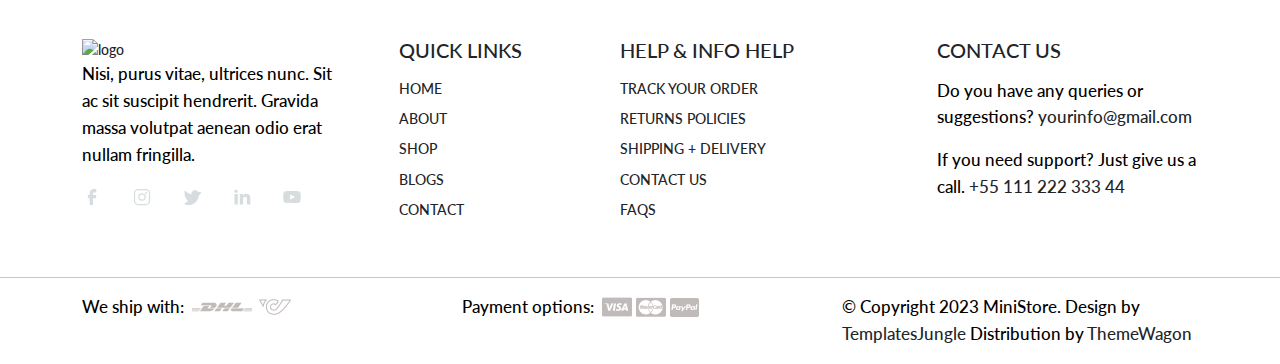
==== commit 637b2f33: "Add files via upload" ====
--- a/marketplace.html
+++ b/marketplace.html
@@ -1,871 +1,654 @@
 <!DOCTYPE html>
 <html>
+  <head>
+    <title>Ministore</title>
+    <meta charset="utf-8">
+    <meta http-equiv="X-UA-Compatible" content="IE=edge">
+    <meta name="viewport" content="width=device-width, initial-scale=1.0">
+    <meta name="format-detection" content="telephone=no">
+    <meta name="apple-mobile-web-app-capable" content="yes">
+    <meta name="author" content="">
+    <meta name="keywords" content="">
+    <meta name="description" content="">
+    <link rel="stylesheet" type="text/css" href="css/bootstrap.min.css">
+    <link rel="stylesheet" type="text/css" href="style.css">
+    <link rel="stylesheet" href="https://cdn.jsdelivr.net/npm/swiper@9/swiper-bundle.min.css" />
+    <link rel="preconnect" href="https://fonts.googleapis.com">
+    <link rel="preconnect" href="https://fonts.gstatic.com" crossorigin>
+    <link href="https://fonts.googleapis.com/css2?family=Jost:wght@300;400;500&family=Lato:wght@300;400;700&display=swap" rel="stylesheet">
+    <!-- script
+    ================================================== -->
+    <script src="js/modernizr.js"></script>
+  </head>
+  <body data-bs-spy="scroll" data-bs-target="#navbar" data-bs-root-margin="0px 0px -40%" data-bs-smooth-scroll="true" tabindex="0">
+    <svg xmlns="http://www.w3.org/2000/svg" style="display: none;">
+      <symbol id="search" xmlns="http://www.w3.org/2000/svg" viewBox="0 0 32 32">
+        <title>Search</title>
+        <path fill="currentColor" d="M19 3C13.488 3 9 7.488 9 13c0 2.395.84 4.59 2.25 6.313L3.281 27.28l1.439 1.44l7.968-7.969A9.922 9.922 0 0 0 19 23c5.512 0 10-4.488 10-10S24.512 3 19 3zm0 2c4.43 0 8 3.57 8 8s-3.57 8-8 8s-8-3.57-8-8s3.57-8 8-8z" />
+      </symbol>
+      <symbol xmlns="http://www.w3.org/2000/svg" id="user" viewBox="0 0 16 16">
+        <path d="M3 14s-1 0-1-1 1-4 6-4 6 3 6 4-1 1-1 1H3Zm5-6a3 3 0 1 0 0-6 3 3 0 0 0 0 6Z" />
+      </symbol>
+      <symbol xmlns="http://www.w3.org/2000/svg" id="cart" viewBox="0 0 16 16">
+        <path d="M0 1.5A.5.5 0 0 1 .5 1H2a.5.5 0 0 1 .485.379L2.89 3H14.5a.5.5 0 0 1 .491.592l-1.5 8A.5.5 0 0 1 13 12H4a.5.5 0 0 1-.491-.408L2.01 3.607 1.61 2H.5a.5.5 0 0 1-.5-.5zM5 12a2 2 0 1 0 0 4 2 2 0 0 0 0-4zm7 0a2 2 0 1 0 0 4 2 2 0 0 0 0-4zm-7 1a1 1 0 1 1 0 2 1 1 0 0 1 0-2zm7 0a1 1 0 1 1 0 2 1 1 0 0 1 0-2z" />
+      </symbol>
+      <svg xmlns="http://www.w3.org/2000/svg" id="chevron-left" viewBox="0 0 16 16">
+        <path fill-rule="evenodd" d="M11.354 1.646a.5.5 0 0 1 0 .708L5.707 8l5.647 5.646a.5.5 0 0 1-.708.708l-6-6a.5.5 0 0 1 0-.708l6-6a.5.5 0 0 1 .708 0z" />
+      </svg>
+      <symbol xmlns="http://www.w3.org/2000/svg" id="chevron-right" viewBox="0 0 16 16">
+        <path fill-rule="evenodd" d="M4.646 1.646a.5.5 0 0 1 .708 0l6 6a.5.5 0 0 1 0 .708l-6 6a.5.5 0 0 1-.708-.708L10.293 8 4.646 2.354a.5.5 0 0 1 0-.708z" />
+      </symbol>
+      <symbol xmlns="http://www.w3.org/2000/svg" id="cart-outline" viewBox="0 0 16 16">
+        <path d="M0 1.5A.5.5 0 0 1 .5 1H2a.5.5 0 0 1 .485.379L2.89 3H14.5a.5.5 0 0 1 .49.598l-1 5a.5.5 0 0 1-.465.401l-9.397.472L4.415 11H13a.5.5 0 0 1 0 1H4a.5.5 0 0 1-.491-.408L2.01 3.607 1.61 2H.5a.5.5 0 0 1-.5-.5zM3.102 4l.84 4.479 9.144-.459L13.89 4H3.102zM5 12a2 2 0 1 0 0 4 2 2 0 0 0 0-4zm7 0a2 2 0 1 0 0 4 2 2 0 0 0 0-4zm-7 1a1 1 0 1 1 0 2 1 1 0 0 1 0-2zm7 0a1 1 0 1 1 0 2 1 1 0 0 1 0-2z" />
+      </symbol>
+      <symbol xmlns="http://www.w3.org/2000/svg" id="quality" viewBox="0 0 16 16">
+        <path d="M9.669.864 8 0 6.331.864l-1.858.282-.842 1.68-1.337 1.32L2.6 6l-.306 1.854 1.337 1.32.842 1.68 1.858.282L8 12l1.669-.864 1.858-.282.842-1.68 1.337-1.32L13.4 6l.306-1.854-1.337-1.32-.842-1.68L9.669.864zm1.196 1.193.684 1.365 1.086 1.072L12.387 6l.248 1.506-1.086 1.072-.684 1.365-1.51.229L8 10.874l-1.355-.702-1.51-.229-.684-1.365-1.086-1.072L3.614 6l-.25-1.506 1.087-1.072.684-1.365 1.51-.229L8 1.126l1.356.702 1.509.229z" />
+        <path d="M4 11.794V16l4-1 4 1v-4.206l-2.018.306L8 13.126 6.018 12.1 4 11.794z" />
+      </symbol>
+      <symbol xmlns="http://www.w3.org/2000/svg" id="price-tag" viewBox="0 0 16 16">
+        <path d="M6 4.5a1.5 1.5 0 1 1-3 0 1.5 1.5 0 0 1 3 0zm-1 0a.5.5 0 1 0-1 0 .5.5 0 0 0 1 0z" />
+        <path d="M2 1h4.586a1 1 0 0 1 .707.293l7 7a1 1 0 0 1 0 1.414l-4.586 4.586a1 1 0 0 1-1.414 0l-7-7A1 1 0 0 1 1 6.586V2a1 1 0 0 1 1-1zm0 5.586 7 7L13.586 9l-7-7H2v4.586z" />
+      </symbol>
+      <symbol xmlns="http://www.w3.org/2000/svg" id="shield-plus" viewBox="0 0 16 16">
+        <path d="M5.338 1.59a61.44 61.44 0 0 0-2.837.856.481.481 0 0 0-.328.39c-.554 4.157.726 7.19 2.253 9.188a10.725 10.725 0 0 0 2.287 2.233c.346.244.652.42.893.533.12.057.218.095.293.118a.55.55 0 0 0 .101.025.615.615 0 0 0 .1-.025c.076-.023.174-.061.294-.118.24-.113.547-.29.893-.533a10.726 10.726 0 0 0 2.287-2.233c1.527-1.997 2.807-5.031 2.253-9.188a.48.48 0 0 0-.328-.39c-.651-.213-1.75-.56-2.837-.855C9.552 1.29 8.531 1.067 8 1.067c-.53 0-1.552.223-2.662.524zM5.072.56C6.157.265 7.31 0 8 0s1.843.265 2.928.56c1.11.3 2.229.655 2.887.87a1.54 1.54 0 0 1 1.044 1.262c.596 4.477-.787 7.795-2.465 9.99a11.775 11.775 0 0 1-2.517 2.453 7.159 7.159 0 0 1-1.048.625c-.28.132-.581.24-.829.24s-.548-.108-.829-.24a7.158 7.158 0 0 1-1.048-.625 11.777 11.777 0 0 1-2.517-2.453C1.928 10.487.545 7.169 1.141 2.692A1.54 1.54 0 0 1 2.185 1.43 62.456 62.456 0 0 1 5.072.56z" />
+        <path d="M8 4.5a.5.5 0 0 1 .5.5v1.5H10a.5.5 0 0 1 0 1H8.5V9a.5.5 0 0 1-1 0V7.5H6a.5.5 0 0 1 0-1h1.5V5a.5.5 0 0 1 .5-.5z" />
+      </symbol>
+      <symbol xmlns="http://www.w3.org/2000/svg" id="star-fill" viewBox="0 0 16 16">
+        <path d="M3.612 15.443c-.386.198-.824-.149-.746-.592l.83-4.73L.173 6.765c-.329-.314-.158-.888.283-.95l4.898-.696L7.538.792c.197-.39.73-.39.927 0l2.184 4.327 4.898.696c.441.062.612.636.282.95l-3.522 3.356.83 4.73c.078.443-.36.79-.746.592L8 13.187l-4.389 2.256z" />
+      </symbol>
+      <symbol xmlns="http://www.w3.org/2000/svg" id="star-empty" viewBox="0 0 16 16">
+        <path d="M2.866 14.85c-.078.444.36.791.746.593l4.39-2.256 4.389 2.256c.386.198.824-.149.746-.592l-.83-4.73 3.522-3.356c.33-.314.16-.888-.282-.95l-4.898-.696L8.465.792a.513.513 0 0 0-.927 0L5.354 5.12l-4.898.696c-.441.062-.612.636-.283.95l3.523 3.356-.83 4.73zm4.905-2.767-3.686 1.894.694-3.957a.565.565 0 0 0-.163-.505L1.71 6.745l4.052-.576a.525.525 0 0 0 .393-.288L8 2.223l1.847 3.658a.525.525 0 0 0 .393.288l4.052.575-2.906 2.77a.565.565 0 0 0-.163.506l.694 3.957-3.686-1.894a.503.503 0 0 0-.461 0z" />
+      </symbol>
+      <symbol xmlns="http://www.w3.org/2000/svg" id="star-half" viewBox="0 0 16 16">
+        <path d="M5.354 5.119 7.538.792A.516.516 0 0 1 8 .5c.183 0 .366.097.465.292l2.184 4.327 4.898.696A.537.537 0 0 1 16 6.32a.548.548 0 0 1-.17.445l-3.523 3.356.83 4.73c.078.443-.36.79-.746.592L8 13.187l-4.389 2.256a.52.52 0 0 1-.146.05c-.342.06-.668-.254-.6-.642l.83-4.73L.173 6.765a.55.55 0 0 1-.172-.403.58.58 0 0 1 .085-.302.513.513 0 0 1 .37-.245l4.898-.696zM8 12.027a.5.5 0 0 1 .232.056l3.686 1.894-.694-3.957a.565.565 0 0 1 .162-.505l2.907-2.77-4.052-.576a.525.525 0 0 1-.393-.288L8.001 2.223 8 2.226v9.8z" />
+      </symbol>
+      <symbol xmlns="http://www.w3.org/2000/svg" id="quote" viewBox="0 0 24 24">
+        <path fill="currentColor" d="m15 17l2-4h-4V6h7v7l-2 4h-3Zm-9 0l2-4H4V6h7v7l-2 4H6Z" />
+      </symbol>
+      <symbol xmlns="http://www.w3.org/2000/svg" id="facebook" viewBox="0 0 24 24">
+        <path fill="currentColor" d="M9.198 21.5h4v-8.01h3.604l.396-3.98h-4V7.5a1 1 0 0 1 1-1h3v-4h-3a5 5 0 0 0-5 5v2.01h-2l-.396 3.98h2.396v8.01Z" />
+      </symbol>
+      <symbol xmlns="http://www.w3.org/2000/svg" id="youtube" viewBox="0 0 32 32">
+        <path fill="currentColor" d="M29.41 9.26a3.5 3.5 0 0 0-2.47-2.47C24.76 6.2 16 6.2 16 6.2s-8.76 0-10.94.59a3.5 3.5 0 0 0-2.47 2.47A36.13 36.13 0 0 0 2 16a36.13 36.13 0 0 0 .59 6.74a3.5 3.5 0 0 0 2.47 2.47c2.18.59 10.94.59 10.94.59s8.76 0 10.94-.59a3.5 3.5 0 0 0 2.47-2.47A36.13 36.13 0 0 0 30 16a36.13 36.13 0 0 0-.59-6.74ZM13.2 20.2v-8.4l7.27 4.2Z" />
+      </symbol>
+      <symbol xmlns="http://www.w3.org/2000/svg" id="twitter" viewBox="0 0 256 256">
+        <path fill="currentColor" d="m245.66 77.66l-29.9 29.9C209.72 177.58 150.67 232 80 232c-14.52 0-26.49-2.3-35.58-6.84c-7.33-3.67-10.33-7.6-11.08-8.72a8 8 0 0 1 3.85-11.93c.26-.1 24.24-9.31 39.47-26.84a110.93 110.93 0 0 1-21.88-24.2c-12.4-18.41-26.28-50.39-22-98.18a8 8 0 0 1 13.65-4.92c.35.35 33.28 33.1 73.54 43.72V88a47.87 47.87 0 0 1 14.36-34.3A46.87 46.87 0 0 1 168.1 40a48.66 48.66 0 0 1 41.47 24H240a8 8 0 0 1 5.66 13.66Z" />
+      </symbol>
+      <symbol xmlns="http://www.w3.org/2000/svg" id="instagram" viewBox="0 0 256 256">
+        <path fill="currentColor" d="M128 80a48 48 0 1 0 48 48a48.05 48.05 0 0 0-48-48Zm0 80a32 32 0 1 1 32-32a32 32 0 0 1-32 32Zm48-136H80a56.06 56.06 0 0 0-56 56v96a56.06 56.06 0 0 0 56 56h96a56.06 56.06 0 0 0 56-56V80a56.06 56.06 0 0 0-56-56Zm40 152a40 40 0 0 1-40 40H80a40 40 0 0 1-40-40V80a40 40 0 0 1 40-40h96a40 40 0 0 1 40 40ZM192 76a12 12 0 1 1-12-12a12 12 0 0 1 12 12Z" />
+      </symbol>
+      <symbol xmlns="http://www.w3.org/2000/svg" id="linkedin" viewBox="0 0 24 24">
+        <path fill="currentColor" d="M6.94 5a2 2 0 1 1-4-.002a2 2 0 0 1 4 .002zM7 8.48H3V21h4V8.48zm6.32 0H9.34V21h3.94v-6.57c0-3.66 4.77-4 4.77 0V21H22v-7.93c0-6.17-7.06-5.94-8.72-2.91l.04-1.68z" />
+      </symbol>
+      <symbol xmlns="http://www.w3.org/2000/svg" id="nav-icon" viewBox="0 0 16 16">
+        <path d="M14 10.5a.5.5 0 0 0-.5-.5h-3a.5.5 0 0 0 0 1h3a.5.5 0 0 0 .5-.5zm0-3a.5.5 0 0 0-.5-.5h-7a.5.5 0 0 0 0 1h7a.5.5 0 0 0 .5-.5zm0-3a.5.5 0 0 0-.5-.5h-11a.5.5 0 0 0 0 1h11a.5.5 0 0 0 .5-.5z" />
+      </symbol>
+      <symbol xmlns="http://www.w3.org/2000/svg" id="close" viewBox="0 0 16 16">
+        <path d="M2.146 2.854a.5.5 0 1 1 .708-.708L8 7.293l5.146-5.147a.5.5 0 0 1 .708.708L8.707 8l5.147 5.146a.5.5 0 0 1-.708.708L8 8.707l-5.146 5.147a.5.5 0 0 1-.708-.708L7.293 8 2.146 2.854Z" />
+      </symbol>
+      <symbol xmlns="http://www.w3.org/2000/svg" id="navbar-icon" viewBox="0 0 16 16">
+        <path d="M14 10.5a.5.5 0 0 0-.5-.5h-3a.5.5 0 0 0 0 1h3a.5.5 0 0 0 .5-.5zm0-3a.5.5 0 0 0-.5-.5h-7a.5.5 0 0 0 0 1h7a.5.5 0 0 0 .5-.5zm0-3a.5.5 0 0 0-.5-.5h-11a.5.5 0 0 0 0 1h11a.5.5 0 0 0 .5-.5z" />
+      </symbol>
+    </svg>  
 
-<head>
-  <!-- Basic -->
-  <meta charset="utf-8" />
-  <meta http-equiv="X-UA-Compatible" content="IE=edge" />
-  <!-- Mobile Metas -->
-  <meta name="viewport" content="width=device-width, initial-scale=1, shrink-to-fit=no" />
-  <!-- Site Metas -->
-  <link rel="icon" href="images/fevicon/fevicon.png" type="image/gif" />
-  <meta name="keywords" content="" />
-  <meta name="description" content="" />
-  <meta name="author" content="" />
+    
+    <header id="header" class="site-header header-scrolled position-fixed text-black bg-light">
+      <nav id="header-nav" class="navbar navbar-expand-lg px-3 mb-3">
+        <div class="container-fluid">
+          <a class="navbar-brand" href="index.html">
+            <img src="images/main-logo.png" class="logo">
+          </a>
+          <button class="navbar-toggler d-flex d-lg-none order-3 p-2" type="button" data-bs-toggle="offcanvas" data-bs-target="#bdNavbar" aria-controls="bdNavbar" aria-expanded="false" aria-label="Toggle navigation">
+            <svg class="navbar-icon">
+              <use xlink:href="#navbar-icon"></use>
+            </svg>
+          </button>
+          <div class="offcanvas offcanvas-end" tabindex="-1" id="bdNavbar" aria-labelledby="bdNavbarOffcanvasLabel">
+            <div class="offcanvas-header px-4 pb-0">
+              <a class="navbar-brand" href="index.html">
+                <img src="images/main-logo2.png" class="logo">
+              </a>
+              <button type="button" class="btn-close btn-close-black" data-bs-dismiss="offcanvas" aria-label="Close" data-bs-target="#bdNavbar"></button>
+            </div>
+            <div class="offcanvas-body">
+              <ul id="navbar" class="navbar-nav text-uppercase justify-content-end align-items-center flex-grow-1 pe-3">
+                <li class="nav-item">
+                  <a class="nav-link me-4" href="index.html">Home</a>
+                </li>
+                <li class="nav-item">
+                  <a class="nav-link me-4" href="about.html">About</a>
+                </li>
+                <li class="nav-item">
+                  <a class="nav-link me-4 active" href="marketplace.html">Marketplace</a>
+                </li>
+                <li class="nav-item">
+                  <a class="nav-link me-4" href="services.html">Services</a>
+                </li>
+                <li class="nav-item">
+                  <a class="nav-link me-4" href="auction_room.html">Auction Room</a>
+                <li class="nav-item">
+                  <div class="user-items ps-5">
+                    <ul class="d-flex justify-content-end list-unstyled">
+                      
+                      <li class="pe-3">
+                        <a href="#">
+                          <svg class="user">
+                            <use xlink:href="#user"></use>
+                          </svg>
+                        </a>
+                      </li>
+                      <li>
+                        <a href="cart.html">
+                          <svg class="cart">
+                            <use xlink:href="#cart"></use>
+                          </svg>
+                        </a>
+                      </li>
+                    </ul>
+                  </div>
+                </li>
+              </ul>
+            </div>
+          </div>
+        </div>
+      </nav>
+    </header>
 
-  <title>SAATHI</title>
-
-
-  <!-- bootstrap core css -->
-  <link rel="stylesheet" type="text/css" href="css/bootstrap.css" />
-
-  <!-- fonts style -->
-  <link href="https://fonts.googleapis.com/css2?family=Roboto:wght@400;500;700;900&display=swap" rel="stylesheet">
-
-  <!-- font awesome style -->
-  <link href="css/font-awesome.min.css" rel="stylesheet" />
-
-  <!-- Custom styles for this template -->
-  <link href="css/style.css" rel="stylesheet" />
-  <!-- responsive style -->
-  <link href="css/responsive.css" rel="stylesheet" />
-  <link href="market.css" rel="stylesheet" />
-
-</head>
-
-<body class="sub_page">
-
-  <div class="hero_area">
-    <!-- header section strats -->
-    <header class="header_section">
-      <div class="container-fluid">
-        <nav class="navbar navbar-expand-lg custom_nav-container ">
-          <a class="navbar-brand" href="index.html">
-            <span>
-              SAATHI
-            </span>
-          </a>
-
-          <button class="navbar-toggler" type="button" data-toggle="collapse" data-target="#navbarSupportedContent" aria-controls="navbarSupportedContent" aria-expanded="false" aria-label="Toggle navigation">
-            <span class=""> </span>
-          </button>
-
-          <div class="collapse navbar-collapse" id="navbarSupportedContent">
-            <ul class="navbar-nav  ">
-              <li class="nav-item ">
-                <a class="nav-link" href="index.html">Home <span class="sr-only">(current)</span></a>
-              </li>
-              <li class="nav-item">
-                <a class="nav-link" href="about.html"> About</a>
-              </li>
-              <li class="nav-item active">
-                <a class="nav-link" href="marketplace.html">Marketplace</a>
-              </li>
-              <li class="nav-item">
-                <a class="nav-link" href="testimonial.html">Testimonial</a>
-              </li>
-              <li class="nav-item">
-                <a class="nav-link" href="contact.html">Contact Us</a>
-              </li>
-            </ul>
-            <div class="user_optio_box">
-              <a href="">
-                <i class="fa fa-user" aria-hidden="true"></i>
+    <!----------------------header------------------------------------>
+    
+    <section id="mobile-products" class="product-store position-relative padding-large no-padding-top">
+      <div class="container">
+        <div class="row">
+          <div class="display-header d-flex justify-content-between pb-3">
+            <h2 class="display-7 text-dark text-uppercase">Stamps</h2>
+            <div class="btn-right">
+              <a href="shop.html" class="btn btn-medium btn-normal text-uppercase">Go to Shop</a>
+            </div>
+          </div>
+          <div class="swiper product-swiper">
+            <div class="swiper-wrapper">
+              <div class="swiper-slide">
+                <div class="product-card position-relative">
+                  <div class="image-holder">
+                    <img src="images/stamps1.jpg" alt="product-item" class="img-fluid">
+                  </div>
+                  <div class="cart-concern position-absolute">
+                    <div class="cart-button d-flex">
+                      <a href="#" class="btn btn-medium btn-black">Add to Cart<svg class="cart-outline"><use xlink:href="#cart-outline"></use></svg></a>
+                    </div>
+                  </div>
+                  <div class="card-detail d-flex justify-content-between align-items-baseline pt-3">
+                    <h3 class="card-title text-uppercase">
+                      <a href="#"> ARCHAEOLOGICAL SURVEY OF INDIA - PITALKHORA : YAKSHA </a>
+                    </h3>
+                    <span class="item-price text-primary">1000</span>
+                  </div>
+                </div>
+              </div>
+              <div class="swiper-slide">
+                <div class="product-card position-relative">
+                  <div class="image-holder">
+                    <img src="images/stamps1.1.jpg" alt="product-item" class="img-fluid">
+                  </div>
+                  <div class="cart-concern position-absolute">
+                    <div class="cart-button d-flex">
+                      <a href="#" class="btn btn-medium btn-black">Add to Cart<svg class="cart-outline"><use xlink:href="#cart-outline"></use></svg></a>
+                    </div>
+                  </div>
+                  <div class="card-detail d-flex justify-content-between align-items-baseline pt-3">
+                    <h3 class="card-title text-uppercase">
+                      <a href="#">MADAN MOHAN MALAVIYA 1861-1946  </a>
+                    </h3>
+                    <span class="item-price text-primary">1100</span>
+                  </div>
+                </div>
+              </div>
+              <div class="swiper-slide">
+                <div class="product-card position-relative">
+                  <div class="image-holder">
+                    <img src="images/stamps1.3.jpg" alt="product-item" class="img-fluid">
+                  </div>
+                  <div class="cart-concern position-absolute">
+                    <div class="cart-button d-flex">
+                      <a href="#" class="btn btn-medium btn-black">Add to Cart<svg class="cart-outline"><use xlink:href="#cart-outline"></use></svg></a>
+                    </div>
+                  </div>
+                  <div class="card-detail d-flex justify-content-between align-items-baseline pt-3">
+                    <h3 class="card-title text-uppercase">
+                      <a href="#"> XXII INTERNATIONAL GEOLOGICAL CONGRESS 1964</a>
+                    </h3>
+                    <span class="item-price text-primary">780</span>
+                  </div>
+                </div>
+              </div>
+              <div class="swiper-slide">
+                <div class="product-card position-relative">
+                  <div class="image-holder">
+                    <img src="images/stamps1.4.jpg" alt="product-item" class="img-fluid">
+                  </div>
+                  <div class="cart-concern position-absolute">
+                    <div class="cart-button d-flex">
+                      <a href="#" class="btn btn-medium btn-black">Add to Cart<svg class="cart-outline"><use xlink:href="#cart-outline"></use></svg></a>
+                    </div>
+                  </div>
+                  <div class="card-detail d-flex justify-content-between align-items-baseline pt-3">
+                    <h3 class="card-title text-uppercase">
+                      <a href="#">SAROJINI NAIDU 1879-1949 </a>
+                    </h3>
+                    <span class="item-price text-primary">1500</span>
+                  </div>
+                </div>
+              </div>
+              <div class="swiper-slide">
+                <div class="product-card position-relative">
+                  <div class="image-holder">
+                    <img src="images/stamps1.5.jpg" alt="product-item" class="img-fluid">
+                  </div>
+                  <div class="cart-concern position-absolute">
+                    <div class="cart-button d-flex">
+                      <a href="#" class="btn btn-medium btn-black">Add to Cart<svg class="cart-outline"><use xlink:href="#cart-outline"></use></svg></a>
+                    </div>
+                  </div>
+                  <div class="card-detail d-flex justify-content-between align-items-baseline pt-3">
+                    <h3 class="card-title text-uppercase">
+                      <a href="#">Children's Day</a>
+                    </h3>
+                    <span class="item-price text-primary">1300</span>
+                  </div>
+                </div>
+              </div>
+            </div>
+          </div>
+        </div>
+      </div>
+      <div class="swiper-pagination position-absolute text-center"></div>
+    </section>
+    <section id="smart-watches" class="product-store padding-large position-relative">
+      <div class="container">
+        <div class="row">
+          <div class="display-header d-flex justify-content-between pb-3">
+            <h2 class="display-7 text-dark text-uppercase">INTERNATIONAL STAMPS</h2>
+            <div class="btn-right">
+              <a href="shop.html" class="btn btn-medium btn-normal text-uppercase">Go to Shop</a>
+            </div>
+          </div>
+          <div class="swiper product-watch-swiper">
+            <div class="swiper-wrapper">
+              <div class="swiper-slide">
+                <div class="product-card position-relative">
+                  <div class="image-holder">
+                    <img src="images/stampINT1.1.jpg" alt="product-item" class="img-fluid">
+                  </div>
+                  <div class="cart-concern position-absolute">
+                    <div class="cart-button d-flex">
+                      <a href="#" class="btn btn-medium btn-black">Add to Cart<svg class="cart-outline"><use xlink:href="#cart-outline"></use></svg></a>
+                    </div>
+                  </div>
+                  <div class="card-detail d-flex justify-content-between align-items-baseline pt-3">
+                    <h3 class="card-title text-uppercase">
+                      <a href="#">G Rate (32c) Old Glory coil single</a>
+                    </h3>
+                    <span class="item-price text-primary">870</span>
+                  </div>
+                </div>
+              </div>
+              <div class="swiper-slide">
+                <div class="product-card position-relative">
+                  <div class="image-holder">
+                    <img src="images/stampINT1.jpg" alt="product-item" class="img-fluid">
+                  </div>
+                  <div class="cart-concern position-absolute">
+                    <div class="cart-button d-flex">
+                      <a href="#" class="btn btn-medium btn-black">Add to Cart<svg class="cart-outline"><use xlink:href="#cart-outline"></use></svg></a>
+                    </div>
+                  </div>
+                  <div class="card-detail d-flex justify-content-between align-items-baseline pt-3">
+                    <h3 class="card-title text-uppercase">
+                      <a href="#">5c Washington coil single</a>
+                    </h3>
+                    <span class="item-price text-primary">680</span>
+                  </div>
+                </div>
+              </div>
+              <div class="swiper-slide">
+                <div class="product-card position-relative">
+                  <div class="image-holder">
+                    <img src="images/stampINT1.2.jpg" alt="product-item" class="img-fluid">
+                  </div>
+                  <div class="cart-concern position-absolute">
+                    <div class="cart-button d-flex">
+                      <a href="#" class="btn btn-medium btn-black">Add to Cart<svg class="cart-outline"><use xlink:href="#cart-outline"></use></svg></a>
+                    </div>
+                  </div>
+                  <div class="card-detail d-flex justify-content-between align-items-baseline pt-3">
+                    <h3 class="card-title text-uppercase">
+                      <a href="#">13c Flag Over Capital single</a>
+                    </h3>
+                    <span class="item-price text-primary">$750</span>
+                  </div>
+                </div>
+              </div>
+              <div class="swiper-slide">
+                <div class="product-card position-relative">
+                  <div class="image-holder">
+                    <img src="images/stampINT2.1.jpg" alt="product-item" class="img-fluid">
+                  </div>
+                  <div class="cart-concern position-absolute">
+                    <div class="cart-button d-flex">
+                      <a href="#" class="btn btn-medium btn-black">Add to Cart<svg class="cart-outline"><use xlink:href="#cart-outline"></use></svg></a>
+                    </div>
+                  </div>
+                  <div class="card-detail d-flex justify-content-between align-items-baseline pt-3">
+                    <h3 class="card-title text-uppercase">
+                      <a href="#">2500 lire Nativity<br> Scene single</a>
+                    </h3>
+                    <span class="item-price text-primary">650</span>
+                  </div>
+                </div>
+              </div>
+              <div class="swiper-slide">
+                <div class="product-card position-relative">
+                  <div class="image-holder">
+                    <img src="images/stampINT2.2.jpg" alt="product-item" class="img-fluid">
+                  </div>
+                  <div class="cart-concern position-absolute">
+                    <div class="cart-button d-flex">
+                      <a href="#" class="btn btn-medium btn-black">Add to Cart<svg class="cart-outline"><use xlink:href="#cart-outline"></use></svg></a>
+                    </div>
+                  </div>
+                  <div class="card-detail d-flex justify-content-between pt-3">
+                    <h3 class="card-title text-uppercase">
+                      <a href="#">4 1/2p Churchill single</a>
+                    </h3>
+                    <span class="item-price text-primary">750</span>
+                  </div>
+                </div>
+              </div>
+            </div>
+          </div>
+        </div>
+      </div>
+      <div class="swiper-pagination position-absolute text-center"></div>
+    </section>
+    
+ 
+    <section id="testimonials" class="position-relative">
+      <div class="container">
+        <div class="row">
+          <div class="review-content position-relative">
+            <div class="swiper-icon swiper-arrow swiper-arrow-prev position-absolute d-flex align-items-center">
+              <svg class="chevron-left">
+                <use xlink:href="#chevron-left" />
+              </svg>
+            </div>
+            <div class="swiper testimonial-swiper">
+              <div class="quotation text-center">
+                <svg class="quote">
+                  <use xlink:href="#quote" />
+                </svg>
+              </div>
+              <div class="swiper-wrapper">
+                <div class="swiper-slide text-center d-flex justify-content-center">
+                  <div class="review-item col-md-10">
+                    <i class="icon icon-review"></i>
+                    <blockquote>“The best thing about stamp collecting is that the enthusiasm which it arouses in youth increases as the years pass. It dispels boredom, enlarges the vision, broadens our knowledge, and in innumerable ways enriches our life.”</blockquote>
+                    <div class="author-detail">
+                      <div class="name text-dark text-uppercase pt-2">HARRY D. THORSEN</div>
+                    </div>
+                  </div>
+                </div>
+                <div class="swiper-slide text-center d-flex justify-content-center">
+                  <div class="review-item col-md-10">
+                    <i class="icon icon-review"></i>
+                    <blockquote>“Rare stamps are like fingerprints: You can trace them as they've traded in auctions back almost a hundred years.”</blockquote>
+                    <div class="author-detail">
+                      <div class="name text-dark text-uppercase pt-2">BILL GROSS</div>
+                    </div>
+                  </div>
+                </div>
+              </div>
+            </div>
+            <div class="swiper-icon swiper-arrow swiper-arrow-next position-absolute d-flex align-items-center">
+              <svg class="chevron-right">
+                <use xlink:href="#chevron-right" />
+              </svg>
+            </div>
+          </div>
+        </div>
+      </div>
+      <div class="swiper-pagination"></div>
+    </section>
+    <section id="subscribe" class="container-grid padding-large position-relative overflow-hidden">
+      <div class="container">
+        <div class="row">
+          <div class="subscribe-content bg-dark d-flex flex-wrap justify-content-center align-items-center padding-medium">
+            <div class="col-md-6 col-sm-12">
+              <div class="display-header pe-3">
+                <h2 class="display-7 text-uppercase text-light">Subscribe Us Now</h2>
+                <p>Get latest news, updates and deals directly mailed to your inbox.</p>
+              </div>
+            </div>
+            <div class="col-md-5 col-sm-12">
+              <form class="subscription-form validate">
+                <div class="input-group flex-wrap">
+                  <input class="form-control btn-rounded-none" type="email" name="EMAIL" placeholder="Your email address here" required="">
+                  <button class="btn btn-medium btn-primary text-uppercase btn-rounded-none" type="submit" name="subscribe">Subscribe</button>
+                </div>
+              </form>
+            </div>
+          </div>
+        </div>
+      </div>
+    </section>
+    <section id="instagram" class="padding-large overflow-hidden no-padding-top">
+      <div class="container">
+        <div class="row">
+          <div class="display-header text-uppercase text-dark text-center pb-3">
+            <h2 class="display-7">postcards</h2>
+          </div>
+          <div class="d-flex flex-wrap">
+            <figure class="instagram-item pe-2">
+              <a href="https://templatesjungle.com/" class="image-link position-relative">
+                <img src="images/postcard1.jpg" alt="instagram" class="insta-image">
+                <div class="icon-overlay position-absolute d-flex justify-content-center">
+                  <svg class="instagram">
+                    <use xlink:href="#instagram"></use>
+                  </svg>
+                </div>
               </a>
-              <a href="">
-                <i class="fa fa-shopping-cart" aria-hidden="true"></i>
+            </figure>
+            <figure class="instagram-item pe-2">
+              <a href="https://templatesjungle.com/" class="image-link position-relative">
+                <img src="images/postcard2.jpg" alt="instagram" class="insta-image">
+                <div class="icon-overlay position-absolute d-flex justify-content-center">
+                  <svg class="instagram">
+                    <use xlink:href="#instagram"></use>
+                  </svg>
+                </div>
               </a>
-            </div>
-          </div>
-        </nav>
+            </figure>
+            <figure class="instagram-item pe-2">
+              <a href="https://templatesjungle.com/" class="image-link position-relative">
+                <img src="images/postcards3.jpg" alt="instagram" class="insta-image">
+                <div class="icon-overlay position-absolute d-flex justify-content-center">
+                  <svg class="instagram">
+                    <use xlink:href="#instagram"></use>
+                  </svg>
+                </div>
+              </a>
+            </figure>
+            <figure class="instagram-item pe-2">
+              <a href="https://templatesjungle.com/" class="image-link position-relative">
+                <img src="images/postcards4.jpg" alt="instagram" class="insta-image">
+                <div class="icon-overlay position-absolute d-flex justify-content-center">
+                  <svg class="instagram">
+                    <use xlink:href="#instagram"></use>
+                  </svg>
+                </div>
+              </a>
+            </figure>
+            <figure class="instagram-item pe-2">
+              <a href="https://templatesjungle.com/" class="image-link position-relative">
+                <img src="images/postcard5.jpg" alt="instagram" class="insta-image">
+                <div class="icon-overlay position-absolute d-flex justify-content-center">
+                  <svg class="instagram">
+                    <use xlink:href="#instagram"></use>
+                  </svg>
+                </div>
+              </a>
+            </figure>
+          </div>
+        </div>
       </div>
-    </header>
-    <!-- end header section -->
-  </div>
-
-  <!-- product section -->
-  <section class="product_section ">
-    <div class="container">
-      <div class="product_heading">
-        <h2>
-          stamps
-        </h2>
-      </div>
-      <div class="product_container">
-        <div class="box">
-          <div class="box-content">
-            <div class="img-box">
-              <img src="images/stamp 1.1.jpg" alt="">
-            </div>
-            <div class="detail-box">
-              <div class="text">
-                <h6>
-                  Men's Watch
-                </h6>
-                <h5>
-                  <span>$</span> 300
-                </h5>
-              </div>
-              <div class="like">
-                <h6>
-                  Like
-                </h6>
-                <!--<div class="star_container">
-                  <i class="fa fa-star" aria-hidden="true"></i>
-                  <i class="fa fa-star" aria-hidden="true"></i>
-                  <i class="fa fa-star" aria-hidden="true"></i>
-                  <i class="fa fa-star" aria-hidden="true"></i>
-                  <i class="fa fa-star" aria-hidden="true"></i>
-                </div>-->
-              </div>
-            </div>
-          </div>
-          <div class="btn-box">
-            <a href="">
-              Add To Cart
-            </a>
-          </div>
-        </div>
-        <div class="box">
-          <div class="box-content">
-            <div class="img-box">
-              <img src="images/stamp4.jpg" alt="">
-            </div>
-            <div class="detail-box">
-              <div class="text">
-                <h6>
-                  Men's Watch
-                </h6>
-                <h5>
-                  <span>$</span> 300
-                </h5>
-              </div>
-              <div class="like">
-                <h6>
-                  Like
-                </h6>
-                <!--<div class="star_container">
-                  <i class="fa fa-star" aria-hidden="true"></i>
-                  <i class="fa fa-star" aria-hidden="true"></i>
-                  <i class="fa fa-star" aria-hidden="true"></i>
-                  <i class="fa fa-star" aria-hidden="true"></i>
-                  <i class="fa fa-star" aria-hidden="true"></i>
-                </div>-->
-              </div>
-            </div>
-          </div>
-          <div class="btn-box">
-            <a href="">
-              Add To Cart
-            </a>
-          </div>
-        </div>
-        <div class="box">
-          <div class="box-content">
-            <div class="img-box">
-              <img src="images/stamp5.jpg" alt="">
-            </div>
-            <div class="detail-box">
-              <div class="text">
-                <h6>
-                  Men's Watch
-                </h6>
-                <h5>
-                  <span>$</span> 300
-                </h5>
-              </div>
-              <div class="like">
-                <h6>
-                  Like
-                </h6>
-                <!--<div class="star_container">
-                  <i class="fa fa-star" aria-hidden="true"></i>
-                  <i class="fa fa-star" aria-hidden="true"></i>
-                  <i class="fa fa-star" aria-hidden="true"></i>
-                  <i class="fa fa-star" aria-hidden="true"></i>
-                  <i class="fa fa-star" aria-hidden="true"></i>
-                </div>-->
-              </div>
-            </div>
-          </div>
-          <div class="btn-box">
-            <a href="">
-              Add To Cart
-            </a>
-          </div>
-        </div>
-      </div>
-    </div>
-  </section>
-
-  <!-- end product section -->
-
-
-  <!-- product section -->
-  <section class="product_section ">
-    <div class="container">
-      <div class="product_heading">
-        <h2>
-          Stamps (Indian)
-        </h2>
-      </div>
-      <div class="product_container">
-        <div class="box">
-          <div class="box-content">
-            <div class="img-box">
-              <img src="images/stamp2.jpg" alt="">
-            </div>
-            <div class="detail-box">
-              <div class="text">
-                <h6>
-                  Men's Watch
-                </h6>
-                <h5>
-                  <span>$</span> 300
-                </h5>
-              </div>
-              <div class="like">
-                <h6>
-                  Like
-                </h6>
-                <!--<div class="star_container">
-                  <i class="fa fa-star" aria-hidden="true"></i>
-                  <i class="fa fa-star" aria-hidden="true"></i>
-                  <i class="fa fa-star" aria-hidden="true"></i>
-                  <i class="fa fa-star" aria-hidden="true"></i>
-                  <i class="fa fa-star" aria-hidden="true"></i>
-                </div>-->
-              </div>
-            </div>
-          </div>
-          <div class="btn-box">
-            <a href="">
-              Indian
-            </a>
-          </div>
-        </div>
-        <div class="box">
-          <div class="box-content">
-            <div class="img-box">
-              <img src="images/stamp3.jpg" alt="">
-            </div>
-            <div class="detail-box">
-              <div class="text">
-                <h6>
-                  Men's Watch
-                </h6>
-                <h5>
-                  <span>$</span> 300
-                </h5>
-              </div>
-              <div class="like">
-                <h6>
-                  Like
-                </h6>
-                <!--<div class="star_container">
-                  <i class="fa fa-star" aria-hidden="true"></i>
-                  <i class="fa fa-star" aria-hidden="true"></i>
-                  <i class="fa fa-star" aria-hidden="true"></i>
-                  <i class="fa fa-star" aria-hidden="true"></i>
-                  <i class="fa fa-star" aria-hidden="true"></i>
-                </div>-->
-              </div>
-            </div>
-          </div>
-          <div class="btn-box">
-            <a href="">
-              Add To Cart
-            </a>
-          </div>
-        </div>
-        <div class="box">
-          <div class="box-content">
-            <div class="img-box">
-              <img src="images/stamp6.jpg" alt="">
-            </div>
-            <div class="detail-box">
-              <div class="text">
-                <h6>
-                  Men's Watch
-                </h6>
-                <h5>
-                  <span>$</span> 300
-                </h5>
-              </div>
-              <div class="like">
-                <h6>
-                  Like
-                </h6>
-                <!--<div class="star_container">
-                  <i class="fa fa-star" aria-hidden="true"></i>
-                  <i class="fa fa-star" aria-hidden="true"></i>
-                  <i class="fa fa-star" aria-hidden="true"></i>
-                  <i class="fa fa-star" aria-hidden="true"></i>
-                  <i class="fa fa-star" aria-hidden="true"></i>
-                </div>-->
-              </div>
-            </div>
-          </div>
-          <div class="btn-box">
-            <a href="">
-              Add To Cart
-            </a>
-          </div>
-        </div>
-      </div>
-    </div>
-  </section>
-
-
-  <!-- end product section -->
-
-
-  <!-- product section -->
-
-  <section class="product_section ">
-    <div class="container">
-      <div class="product_heading">
-        <h2>
-          foreign stamps
-        </h2>
-      </div>
-      <div class="product_container">
-        <div class="box">
-          <div class="box-content">
-            <div class="img-box">
-              <img src="images/mongolia-s3.jpg" alt="">
-            </div>
-            <div class="detail-box">
-              <div class="text">
-                <h6>
-                  Men's Watch
-                </h6>
-                <h5>
-                  <span>$</span> 300
-                </h5>
-              </div>
-              <div class="like">
-                <h6>
-                  Like
-                </h6>
-                <!--<div class="star_container">
-                  <i class="fa fa-star" aria-hidden="true"></i>
-                  <i class="fa fa-star" aria-hidden="true"></i>
-                  <i class="fa fa-star" aria-hidden="true"></i>
-                  <i class="fa fa-star" aria-hidden="true"></i>
-                  <i class="fa fa-star" aria-hidden="true"></i>
-                </div>-->
-              </div>
-            </div>
-          </div>
-          <div class="btn-box">
-            <a href="">
-              Add To Cart
-            </a>
-          </div>
-        </div>
-        <div class="box">
-          <div class="box-content">
-            <div class="img-box">
-              <img src="images/Nepal-s1.jpg" alt="">
-            </div>
-            <div class="detail-box">
-              <div class="text">
-                <h6>
-                  Men's Watch
-                </h6>
-                <h5>
-                  <span>$</span> 300
-                </h5>
-              </div>
-              <div class="like">
-                <h6>
-                  Like
-                </h6>
-                <!--<div class="star_container">
-                  <i class="fa fa-star" aria-hidden="true"></i>
-                  <i class="fa fa-star" aria-hidden="true"></i>
-                  <i class="fa fa-star" aria-hidden="true"></i>
-                  <i class="fa fa-star" aria-hidden="true"></i>
-                  <i class="fa fa-star" aria-hidden="true"></i>
-                </div>-->
-              </div>
-            </div>
-          </div>
-          <div class="btn-box">
-            <a href="">
-              Add To Cart
-            </a>
-          </div>
-        </div>
-        <div class="box">
-          <div class="box-content">
-            <div class="img-box">
-              <img src="images/Nepal-s2.jpg" alt="">
-            </div>
-            <div class="detail-box">
-              <div class="text">
-                <h6>
-                  Men's Watch
-                </h6>
-                <h5>
-                  <span>$</span> 300
-                </h5>
-              </div>
-              <div class="like">
-                <h6>
-                  Like
-                </h6>
-                <!--<div class="star_container">
-                  <i class="fa fa-star" aria-hidden="true"></i>
-                  <i class="fa fa-star" aria-hidden="true"></i>
-                  <i class="fa fa-star" aria-hidden="true"></i>
-                  <i class="fa fa-star" aria-hidden="true"></i>
-                  <i class="fa fa-star" aria-hidden="true"></i>
-                </div>-->
-              </div>
-            </div>
-          </div>
-          <div class="btn-box">
-            <a href="">
-              Add To Cart
-            </a>
-          </div>
-        </div>
-      </div>
-    </div>
-  </section>
-
-  <section class="product_section ">
-    <div class="container">
-      <div class="product_heading">
-        <h2>
-          Vintage Post Cards
-        </h2>
-      </div>
-      <div class="product_container">
-        <div class="box">
-          <div class="box-content">
-            <div class="img-box">
-              <img src="images/vintage pc1.jpg" alt="">
-            </div>
-            <div class="detail-box">
-              <div class="text">
-                <h6>
-                  Men's Watch
-                </h6>
-                <h5>
-                  <span>$</span> 300
-                </h5>
-              </div>
-              <div class="like">
-                <h6>
-                  Like
-                </h6>
-                <!--<div class="star_container">
-                  <i class="fa fa-star" aria-hidden="true"></i>
-                  <i class="fa fa-star" aria-hidden="true"></i>
-                  <i class="fa fa-star" aria-hidden="true"></i>
-                  <i class="fa fa-star" aria-hidden="true"></i>
-                  <i class="fa fa-star" aria-hidden="true"></i>
-                </div>-->
-              </div>
-            </div>
-          </div>
-          <div class="btn-box">
-            <a href="">
-              Add To Cart
-            </a>
-          </div>
-        </div>
-        <div class="box">
-          <div class="box-content">
-            <div class="img-box">
-              <img src="images/vintage pc2.jpg" alt="">
-            </div>
-            <div class="detail-box">
-              <div class="text">
-                <h6>
-                  Men's Watch
-                </h6>
-                <h5>
-                  <span>$</span> 300
-                </h5>
-              </div>
-              <div class="like">
-                <h6>
-                  Like
-                </h6>
-                <!--<div class="star_container">
-                  <i class="fa fa-star" aria-hidden="true"></i>
-                  <i class="fa fa-star" aria-hidden="true"></i>
-                  <i class="fa fa-star" aria-hidden="true"></i>
-                  <i class="fa fa-star" aria-hidden="true"></i>
-                  <i class="fa fa-star" aria-hidden="true"></i>
-                </div>-->
-              </div>
-            </div>
-          </div>
-          <div class="btn-box">
-            <a href="">
-              Add To Cart
-            </a>
-          </div>
-        </div>
-        <div class="box">
-          <div class="box-content">
-            <div class="img-box">
-              <img src="images/vintage pc3.jpg" alt="">
-            </div>
-            <div class="detail-box">
-              <div class="text">
-                <h6>
-                  Men's Watch
-                </h6>
-                <h5>
-                  <span>$</span> 300
-                </h5>
-              </div>
-              <div class="like">
-                <h6>
-                  Like
-                </h6>
-                <!--<div class="star_container">
-                  <i class="fa fa-star" aria-hidden="true"></i>
-                  <i class="fa fa-star" aria-hidden="true"></i>
-                  <i class="fa fa-star" aria-hidden="true"></i>
-                  <i class="fa fa-star" aria-hidden="true"></i>
-                  <i class="fa fa-star" aria-hidden="true"></i>
-                </div>-->
-              </div>
-            </div>
-          </div>
-          <div class="btn-box">
-            <a href="">
-              Add To Cart
-            </a>
-          </div>
-        </div>
-      </div>
-    </div>
-  </section>
-
-
-  <!-- end product section -->
-
-
-  <!-- product section -->
-
-  <section class="product_section ">
-    <div class="container">
-      <div class="product_heading">
-        <h2>
-          British India Coins
-        </h2>
-      </div>
-      <div class="product_container">
-        <div class="box">
-          <div class="box-content">
-            <div class="img-box">
-              <img src="images/british ind c1.jpeg" alt="">
-            </div>
-            <div class="detail-box">
-              <div class="text">
-                <h6>
-                  Men's Watch
-                </h6>
-                <h5>
-                  <span>$</span> 300
-                </h5>
-              </div>
-              <div class="like">
-                <h6>
-                  Like
-                </h6>
-                <!--<div class="star_container">
-                  <i class="fa fa-star" aria-hidden="true"></i>
-                  <i class="fa fa-star" aria-hidden="true"></i>
-                  <i class="fa fa-star" aria-hidden="true"></i>
-                  <i class="fa fa-star" aria-hidden="true"></i>
-                  <i class="fa fa-star" aria-hidden="true"></i>
-                </div>-->
-              </div>
-            </div>
-          </div>
-          <div class="btn-box">
-            <a href="">
-              Add To Cart
-            </a>
-          </div>
-        </div>
-        <div class="box">
-          <div class="box-content">
-            <div class="img-box">
-              <img src="images/british ind c2.jpeg" alt="">
-            </div>
-            <div class="detail-box">
-              <div class="text">
-                <h6>
-                  Men's Watch
-                </h6>
-                <h5>
-                  <span>$</span> 300
-                </h5>
-              </div>
-              <div class="like">
-                <h6>
-                  Like
-                </h6>
-                <!--<div class="star_container">
-                  <i class="fa fa-star" aria-hidden="true"></i>
-                  <i class="fa fa-star" aria-hidden="true"></i>
-                  <i class="fa fa-star" aria-hidden="true"></i>
-                  <i class="fa fa-star" aria-hidden="true"></i>
-                  <i class="fa fa-star" aria-hidden="true"></i>
-                </div>-->
-              </div>
-            </div>
-          </div>
-          <div class="btn-box">
-            <a href="">
-              Add To Cart
-            </a>
-          </div>
-        </div>
-        <div class="box">
-          <div class="box-content">
-            <div class="img-box">
-              <img src="images/british ind c3.jpeg" alt="">
-            </div>
-            <div class="detail-box">
-              <div class="text">
-                <h6>
-                  Men's Watch
-                </h6>
-                <h5>
-                  <span>$</span> 300
-                </h5>
-              </div>
-              <div class="like">
-                <h6>
-                  Like
-                </h6>
-                <!--<div class="star_container">
-                  <i class="fa fa-star" aria-hidden="true"></i>
-                  <i class="fa fa-star" aria-hidden="true"></i>
-                  <i class="fa fa-star" aria-hidden="true"></i>
-                  <i class="fa fa-star" aria-hidden="true"></i>
-                  <i class="fa fa-star" aria-hidden="true"></i>
-                </div>-->
-              </div>
-            </div>
-          </div>
-          <div class="btn-box">
-            <a href="">
-              Add To Cart
-            </a>
-          </div>
-        </div>
-      </div>
-    </div>
-  </section>
-
-  <!-- end product section -->
-  <!--stamp section
-  <section class="product_section ">
-    <div class="container">
-      Card 1 
-      <div class="card">
-          <img src="image1.jpg" alt="Product Image" class="card-image">
-          <div class="card-description">
-              <h3>Product 1</h3>
-              <p>A brief description of the product.</p>
-          </div>
-          <button class="add-to-cart">Add to Cart</button>
-      </div>
-
-      
-      <div class="card">
-          <img src="image2.jpg" alt="Product Image" class="card-image">
-          <div class="card-description">
-              <h3>Product 2</h3>
-              <p>A brief description of the product.</p>
-          </div>
-          <button class="add-to-cart">Add to Cart</button>
-      </div>
-  
-     </div>
-     </section>
-
-    -->
+    </section>
 
 
 
-
-  <!-- info section -->
-  <section class="info_section layout_padding2">
-    <div class="container">
-      <div class="info_logo">
-        <h2>
-          HandTime
-        </h2>
+    <!--------------footer-------------------------------->
+    <footer id="footer" class="overflow-hidden">
+      <div class="container">
+        <div class="row">
+          <div class="footer-top-area">
+            <div class="row d-flex flex-wrap justify-content-between">
+              <div class="col-lg-3 col-sm-6 pb-3">
+                <div class="footer-menu">
+                  <img src="images/main-logo2.png" alt="logo">
+                  <p>Nisi, purus vitae, ultrices nunc. Sit ac sit suscipit hendrerit. Gravida massa volutpat aenean odio erat nullam fringilla.</p>
+                  <div class="social-links">
+                    <ul class="d-flex list-unstyled">
+                      <li>
+                        <a href="#">
+                          <svg class="facebook">
+                            <use xlink:href="#facebook" />
+                          </svg>
+                        </a>
+                      </li>
+                      <li>
+                        <a href="#">
+                          <svg class="instagram">
+                            <use xlink:href="#instagram" />
+                          </svg>
+                        </a>
+                      </li>
+                      <li>
+                        <a href="#">
+                          <svg class="twitter">
+                            <use xlink:href="#twitter" />
+                          </svg>
+                        </a>
+                      </li>
+                      <li>
+                        <a href="#">
+                          <svg class="linkedin">
+                            <use xlink:href="#linkedin" />
+                          </svg>
+                        </a>
+                      </li>
+                      <li>
+                        <a href="#">
+                          <svg class="youtube">
+                            <use xlink:href="#youtube" />
+                          </svg>
+                        </a>
+                      </li>
+                    </ul>
+                  </div>
+                </div>
+              </div>
+              <div class="col-lg-2 col-sm-6 pb-3">
+                <div class="footer-menu text-uppercase">
+                  <h5 class="widget-title pb-2">Quick Links</h5>
+                  <ul class="menu-list list-unstyled text-uppercase">
+                    <li class="menu-item pb-2">
+                      <a href="#">Home</a>
+                    </li>
+                    <li class="menu-item pb-2">
+                      <a href="#">About</a>
+                    </li>
+                    <li class="menu-item pb-2">
+                      <a href="#">Shop</a>
+                    </li>
+                    <li class="menu-item pb-2">
+                      <a href="#">Blogs</a>
+                    </li>
+                    <li class="menu-item pb-2">
+                      <a href="#">Contact</a>
+                    </li>
+                  </ul>
+                </div>
+              </div>
+              <div class="col-lg-3 col-sm-6 pb-3">
+                <div class="footer-menu text-uppercase">
+                  <h5 class="widget-title pb-2">Help & Info Help</h5>
+                  <ul class="menu-list list-unstyled">
+                    <li class="menu-item pb-2">
+                      <a href="#">Track Your Order</a>
+                    </li>
+                    <li class="menu-item pb-2">
+                      <a href="#">Returns Policies</a>
+                    </li>
+                    <li class="menu-item pb-2">
+                      <a href="#">Shipping + Delivery</a>
+                    </li>
+                    <li class="menu-item pb-2">
+                      <a href="#">Contact Us</a>
+                    </li>
+                    <li class="menu-item pb-2">
+                      <a href="#">Faqs</a>
+                    </li>
+                  </ul>
+                </div>
+              </div>
+              <div class="col-lg-3 col-sm-6 pb-3">
+                <div class="footer-menu contact-item">
+                  <h5 class="widget-title text-uppercase pb-2">Contact Us</h5>
+                  <p>Do you have any queries or suggestions? <a href="mailto:">yourinfo@gmail.com</a>
+                  </p>
+                  <p>If you need support? Just give us a call. <a href="">+55 111 222 333 44</a>
+                  </p>
+                </div>
+              </div>
+            </div>
+          </div>
+        </div>
       </div>
-      <div class="row">
-
-        <div class="col-md-3">
-          <div class="info_contact">
-            <h5>
-              About Shop
-            </h5>
-            <div>
-              <div class="img-box">
-                <img src="images/location-white.png" width="18px" alt="">
-              </div>
-              <p>
-                Address
+      <hr>
+    </footer>
+    <div id="footer-bottom">
+      <div class="container">
+        <div class="row d-flex flex-wrap justify-content-between">
+          <div class="col-md-4 col-sm-6">
+            <div class="Shipping d-flex">
+              <p>We ship with:</p>
+              <div class="card-wrap ps-2">
+                <img src="images/dhl.png" alt="visa">
+                <img src="images/shippingcard.png" alt="mastercard">
+              </div>
+            </div>
+          </div>
+          <div class="col-md-4 col-sm-6">
+            <div class="payment-method d-flex">
+              <p>Payment options:</p>
+              <div class="card-wrap ps-2">
+                <img src="images/visa.jpg" alt="visa">
+                <img src="images/mastercard.jpg" alt="mastercard">
+                <img src="images/paypal.jpg" alt="paypal">
+              </div>
+            </div>
+          </div>
+          <div class="col-md-4 col-sm-6">
+            <div class="copyright">
+              <p>© Copyright 2023 MiniStore. Design by <a href="https://templatesjungle.com/">TemplatesJungle</a> Distribution by <a href="https://themewagon.com">ThemeWagon</a>
               </p>
-            </div>
-            <div>
-              <div class="img-box">
-                <img src="images/telephone-white.png" width="12px" alt="">
-              </div>
-              <p>
-                +01 1234567890
-              </p>
-            </div>
-            <div>
-              <div class="img-box">
-                <img src="images/envelope-white.png" width="18px" alt="">
-              </div>
-              <p>
-                demo@gmail.com
-              </p>
-            </div>
-          </div>
-        </div>
-        <div class="col-md-3">
-          <div class="info_info">
-            <h5>
-              Informations
-            </h5>
-            <p>
-              ipsum dolor sit amet, consectetur adipiscing elit, sed do eiusmod tempor incididunt
-            </p>
-          </div>
-        </div>
-
-        <div class="col-md-3">
-          <div class="info_insta">
-            <h5>
-              Instagram
-            </h5>
-            <div class="insta_container">
-              <div class="row m-0">
-                <div class="col-4 px-0">
-                  <a href="">
-                    <div class="insta-box b-1">
-                      <img src="images/w1.png" alt="">
-                    </div>
-                  </a>
-                </div>
-                <div class="col-4 px-0">
-                  <a href="">
-                    <div class="insta-box b-1">
-                      <img src="images/w2.png" alt="">
-                    </div>
-                  </a>
-                </div>
-                <div class="col-4 px-0">
-                  <a href="">
-                    <div class="insta-box b-1">
-                      <img src="images/w3.png" alt="">
-                    </div>
-                  </a>
-                </div>
-                <div class="col-4 px-0">
-                  <a href="">
-                    <div class="insta-box b-1">
-                      <img src="images/w4.png" alt="">
-                    </div>
-                  </a>
-                </div>
-                <div class="col-4 px-0">
-                  <a href="">
-                    <div class="insta-box b-1">
-                      <img src="images/w5.png" alt="">
-                    </div>
-                  </a>
-                </div>
-                <div class="col-4 px-0">
-                  <a href="">
-                    <div class="insta-box b-1">
-                      <img src="images/w6.png" alt="">
-                    </div>
-                  </a>
-                </div>
-              </div>
-            </div>
-          </div>
-        </div>
-
-        <div class="col-md-3">
-          <div class="info_form ">
-            <h5>
-              Newsletter
-            </h5>
-            <form action="">
-              <input type="email" placeholder="Enter your email">
-              <button>
-                Subscribe
-              </button>
-            </form>
-            <div class="social_box">
-              <a href="">
-                <img src="images/fb.png" alt="">
-              </a>
-              <a href="">
-                <img src="images/twitter.png" alt="">
-              </a>
-              <a href="">
-                <img src="images/linkedin.png" alt="">
-              </a>
-              <a href="">
-                <img src="images/youtube.png" alt="">
-              </a>
             </div>
           </div>
         </div>
       </div>
     </div>
-  </section>
-
-  <!-- end info_section -->
-
-  <!-- footer section -->
-  <section class="footer_section">
-    <div class="container">
-      <p>
-        &copy; <span id="displayYear"></span> All Rights Reserved By
-        <a href="https://html.design/">Free Html Templates</a>
-      </p>
-    </div>
-  </section>
-  <!-- footer section -->
-
-  <!-- jQery -->
-  <script type="text/javascript" src="js/jquery-3.4.1.min.js"></script>
-  <!-- popper js -->
-  <script src="https://cdn.jsdelivr.net/npm/popper.js@1.16.0/dist/umd/popper.min.js" integrity="sha384-Q6E9RHvbIyZFJoft+2mJbHaEWldlvI9IOYy5n3zV9zzTtmI3UksdQRVvoxMfooAo" crossorigin="anonymous">
-  </script>
-  <!-- bootstrap js -->
-  <script type="text/javascript" src="js/bootstrap.js"></script>
-  <!-- custom js -->
-  <script type="text/javascript" src="js/custom.js"></script>
-  <!-- Google Map -->
-  <script src="https://maps.googleapis.com/maps/api/js?key=AIzaSyCh39n5U-4IoWpsVGUHWdqB6puEkhRLdmI&callback=myMap">
-  </script>
-  <!-- End Google Map -->
-
-</body>
-
+    <script src="js/jquery-1.11.0.min.js"></script>
+    <script src="https://cdn.jsdelivr.net/npm/swiper/swiper-bundle.min.js"></script>
+    <script type="text/javascript" src="js/bootstrap.bundle.min.js"></script>
+    <script type="text/javascript" src="js/plugins.js"></script>
+    <script type="text/javascript" src="js/script.js"></script>
+  </body>
 </html>--- a/style.css
+++ b/style.css
@@ -0,0 +1,1087 @@
+/*
+Theme Name: Ministore
+Theme URI: 
+Author: 
+Author URI: 
+Description: Ministore is specially designed product packaged for Ministore by Moksha.
+Version: 
+*/
+
+/*--------------------------------------------------------------
+This is main CSS file that contains custom style rules used in this template
+--------------------------------------------------------------*/
+
+/*------------------------------------*\
+    Table of contents
+\*------------------------------------*/
+
+/*------------------------------------------------
+
+CSS STRUCTURE:
+
+    
+/*--------------------------------------------------------------
+/** 1. VARIABLES
+--------------------------------------------------------------*/
+:root {
+  --accent-color:             #717171;
+  --white-color:              #fff;
+  --black-color:              #000;
+  --gray-color:               #F3F3F3;
+  --gray-color-300:           #D8D8D8;
+  --gray-color-500:           #AEAEAE;
+  --gray-color-800:           #3A3A3A;
+  --light-gray-color:         #D7DDDF;
+  --primary-color:            #72AEC8;
+  --bs-primary-rgb:           114,174,200;
+  --light-color:              #f8f9fa;
+  --dark-color:               #212529;
+  --light-blue-color:         #EDF1F3;
+  --navbar-color-color:       #131814;
+  --swiper-theme-color:       #4A4A4A;
+  --swiper-pagination-color:  #4A4A4A;
+
+}
+
+/* on mobile devices below 600px
+ */
+@media screen and (max-width: 600px) {
+    :root {
+        --header-height : 100px;
+        --header-height-min   : 80px;
+    }
+}
+
+/* Fonts */
+:root {
+    --body-font           : "Lato", sans-serif;
+    --heading-font        : "Jost", sans-serif;
+}
+
+/*----------------------------------------------*/
+/* 1 GENERAL TYPOGRAPHY */
+/*----------------------------------------------*/
+
+/* 1.1 General Styles
+/*----------------------------------------------*/
+*, *::before, *::after {
+  -webkit-box-sizing: border-box;
+  -moz-box-sizing: border-box;
+  box-sizing: border-box;
+}
+html {
+  box-sizing: border-box;
+}
+body {
+  font-family: var(--body-font);
+  font-size: 14px;
+  font-weight: 500;
+  line-height: 1.6;
+  margin: 0;
+}
+p {
+  font-size: 1.2em;
+  color: var(--gray-color-500);
+}
+ul.inner-list li {
+   font-size: 1.2em;
+}
+a {
+  color: var(--dark-color);
+  text-decoration: none;
+  transition: 0.3s color ease-out;
+}
+a.light {
+  color: var(--light-color);
+}
+a:hover {
+  text-decoration: none;
+  color: var(--primary-color);
+}
+.navbar-brand{
+  width:50px;
+  height:30px;
+}
+.centered-container {
+  background-color: rgb(56, 20, 20); /* Background color */
+  color: white; /* Text color */
+  padding: 20px; /* Padding around the text */
+  border-radius: 8px; /* Optional: rounded corners */
+  text-align: center; /* Center the text */
+  box-shadow: 0 4px 8px rgba(0, 0, 0, 0.2); /* Optional: shadow effect */
+  width: 500px;
+  justify-items: center;
+  justify-content: center;
+  position: absolute; /* Use absolute positioning */
+  top: 85%; /* Position it 50% from the top */
+  left: 50%; /* Position it 50% from the left */
+  transform: translate(-50%, -50%);
+}
+
+h1 {
+  margin: 0; /* Remove default margin */
+}
+
+.about-section {
+  max-width: 1200px;
+  margin: 0 auto;
+  padding: 20px;
+}
+
+.about-block {
+  display: flex;
+  align-items: center;
+  margin: 20px 0;
+}
+
+.about-block.reverse {
+  flex-direction: row-reverse;
+}
+
+.about-image {
+  width: 40%;
+  height: auto;
+  border-radius: 8px;
+  margin: 10px;
+  margin: 10px 10px 10px 0;
+}
+
+.about-text {
+  width: 50%;
+  padding: 20px;
+  margin-left:100px;
+  justify-items: center;
+}
+
+.about-text h2 {
+  margin-top: 0;
+}
+p{
+  color: black;
+}
+
+.about-text ul {
+  list-style-type: disc;
+  padding-left: 20px;
+}
+
+/*------------ Background Color -----------*/
+.bg-gray {
+    background: var(--gray-color);
+}
+.bg-dark {
+    background: var(--dark-color);
+}
+.bg-light {
+    background: var(--light-color);
+}
+.bg-light-blue {
+    background: var(--light-blue-color);
+}
+
+/* - Section Padding
+--------------------------------------------------------------*/
+.padding-xsmall {
+  padding-top: 0.5em;
+  padding-bottom: 0.5em;
+}
+.padding-small {
+  padding-top: 2em;
+  padding-bottom: 2em;
+}
+.padding-medium {
+  padding-top: 4em;
+  padding-bottom: 4em;
+}
+.padding-large {
+  padding-top: 7em;
+  padding-bottom: 7em;
+}
+.padding-xlarge {
+  padding-top: 9.5em;
+  padding-bottom: 9.5em;
+}
+
+/* no padding */
+.no-padding-top {
+  padding-top: 0 !important;
+}
+.no-padding-right {
+  padding-right: 0 !important;
+}
+.no-padding-bottom {
+  padding-bottom: 0 !important;
+}
+.no-padding-left {
+  padding-left: 0 !important;
+}
+.no-padding-tb {
+  padding-top: 0 !important;
+  padding-bottom: 0 !important;
+}
+.no-padding-lr {
+  padding-left: 0 !important;
+  padding-right: 0 !important;
+}
+.no-gutter {
+  padding: 0 !important;
+}
+
+/* no padding and margin */
+.no-padding {
+  padding: 0 !important;
+}
+.no-margin {
+  margin: 0 !important;
+}
+
+/* - Section margin
+--------------------------------------------------------------*/
+.margin-small {
+  margin-top: 3em;
+  margin-bottom: 3em;
+}
+.margin-medium {
+  margin-top: 5em;
+  margin-bottom: 5em;
+}
+.margin-large {
+  margin-top: 7em;
+  margin-bottom: 7em;
+}
+.margin-xlarge {
+  margin-top: 9em;
+  margin-bottom: 9em;
+}
+
+@media only screen and (max-width: 768px) {
+  .margin-small,
+  .margin-medium,
+  .margin-large {
+    margin-top: 1em;
+    margin-bottom: 1em;
+  }
+}
+
+
+/* - Section Title
+--------------------------------------------------------------*/
+h3.card-title,
+h3.cart-title {
+   font-size: 1.5em;
+}
+
+/* - Section width
+--------------------------------------------------------------*/
+.u-full-width {
+    width: 100%;
+    border: none;
+}
+
+/*--------------------------------------------------------------
+/** 2.10 Buttons
+--------------------------------------------------------------*/
+/* - Button Sizes
+------------------------------------------------------------- */
+.btn.btn-small {
+  padding: 0.8em 1.8em;
+  font-size: 0.65em;
+}
+.btn.btn-medium {
+  padding: 0.8em 2.8em;
+  font-size: 1.1em;
+  letter-spacing: 2px;
+}
+.btn.btn-large {
+  padding: 2.4em 5.1em;
+  font-size: 1.8em;
+}
+
+/* - Button Shapes
+------------------------------------------------------------- */
+.btn.btn-rounded,
+.btn.btn-rounded::after {
+  border-radius: 6px;
+}
+.btn.btn-pill,
+.btn.btn-pill::after {
+  border-radius: 2em;
+}
+/* button outline */
+.btn.btn-outline-dark,
+.btn.btn-outline-light,
+.btn.btn-outline-accent {
+  background: transparent;
+  text-shadow: none;
+  box-shadow: none;
+}
+.btn.btn-outline-dark:hover::after,
+.btn.btn-outline-light:hover::after {
+  background-color: transparent;
+}
+.btn.btn-outline-dark {
+  border-color: rgba(0,0,0,1);
+  color: var(--dark-color);
+}
+.btn.btn-outline-dark:hover {
+  background: var(--dark-color);
+  color: var(--light-color);
+}
+.btn.btn-outline-light {
+  border-color: rgba(255,255,255,0.5);
+  color: var(--light-color);
+}
+.btn.btn-outline-light:hover {
+  background: var(--primary-color);
+  color: var(--light-color);
+  border-color: var(--primary-color);
+}
+.btn.btn-outline-accent {
+  background: transparent;
+  border-color: var(--accent-color);
+  color: var(--dark-color);
+}
+.btn.btn-outline-accent:hover {
+  border-color: var(--dark-color);
+  color: var(--dark-color) !important;
+}
+.btn.btn-full {
+  display: block;
+  margin: .85em 0;
+  width: 100%;
+  letter-spacing: 0.12em;
+}
+
+/* no border radius */
+.btn-rounded-none,
+.btn-rounded-none::after {
+  border-radius: 0;
+}
+
+/* - Buttons Color Scheme
+------------------------------------------------------------- */
+.btn.btn-normal {
+  text-decoration: underline;
+  border: none;
+}
+.btn.btn-normal:hover {
+  text-decoration: none;
+}
+.btn.btn-accent {
+  color: var(--light-color);
+  background-color: var(--accent-color);
+  border: none;
+}
+.btn.btn-accent:hover {
+  color: var(--light-color) !important;
+  background-color: var(--primary-color);
+}
+.btn.btn-black {
+  background-color: var(--dark-color);
+  color: var(--light-color);
+  border: none;
+}
+.btn.btn-black:hover {
+  background-color: var(--primary-color);
+  color: var(--light-color);
+}
+.btn.btn-light {
+  background-color: var(--light-color);
+  color: var(--dark-color);
+  border: none;
+}
+.btn.btn-light:hover {
+  background-color: var(--primary-color);
+  color: var(--light-color);
+}
+.btn.btn-primary {
+  background: var(--primary-color);
+  color: var(--light-color);
+  border: none;
+}
+.btn.btn-primary:hover {
+  background-color: var(--dark-color);
+  color: var(--light-color);
+}
+
+/* - Buttons Aligns
+------------------------------------------------------------- */
+.btn-left {
+  text-align: left;
+  display: block;
+}
+.btn-center {
+  text-align: center;
+  display: block;
+}
+.btn-right {
+  text-align: right;
+  display: block;
+}
+
+/*----------------------------------------------*/
+/* 2 SITE STRUCTURE */
+/*----------------------------------------------*/
+
+/* - Search Bar
+------------------------------------------------------------- */
+.search-box {
+    background: var(--gray-color);
+    position: relative;
+}
+.close-button {
+    position: absolute;
+    top: 20px;
+    right: 120px;
+    cursor: pointer;
+    z-index: 9;
+}
+.search-box input.search-input {
+    font-size: 1.3em;
+    width: 70%;
+    height: 30px;
+    padding: 25px;
+    border-radius: 80px;
+    border-color: rgb(0 0 0 / 25%);
+    background: transparent;
+}
+.search-box svg {
+    width: 22px;
+    height: 22px;
+    color: var(--primary-color);
+}
+.search-box svg.search {
+    margin-left: -50px;
+}
+
+
+/** Search Form
+--------------------------------------------------------------*/
+.search-form input[type="search"].search-field {
+  border: none;
+  background: #f1f1f1;
+  width: 100%;
+  border-radius: 50px;
+  padding: 10px 40px;
+}
+.search-form input[type="search"].search-field::focus {
+  border-color: #af9aaa;
+}
+.search-form button {
+  position: absolute;
+  top: 6px;
+  right: 9px;
+  background: transparent;
+  border: none;
+}
+
+/** Search Popup
+--------------------------------------------------------------*/
+.search-popup {
+  background-color: #fff;
+  position: fixed;
+  left: 0;
+  top: 0;
+  width: 100%;
+  height: 100%;
+  opacity: 0;
+  visibility: hidden;
+  z-index: 9999;
+  -webkit-transition: opacity 0.3s 0s, visibility 0s 0.3s;
+  -moz-transition: opacity 0.3s 0s, visibility 0s 0.3s;
+  transition: opacity 0.3s 0s, visibility 0s 0.3s;
+}
+.search-popup.is-visible {
+  opacity: 1;
+  visibility: visible;
+  cursor: -webkit-image-set(url("data:image/svg+xml;charset=utf8,%3Csvg xmlns='http://www.w3.org/2000/svg' width='20' height='20' viewBox='0 0 20 20'%3E%3Cpath fill='%23FFF' d='M20 1l-1-1-9 9-9-9-1 1 9 9-9 9 1 1 9-9 9 9 1-1-9-9'/%3E%3C/svg%3E") 1x, url("data:image/svg+xml;charset=utf8,%3Csvg xmlns='http://www.w3.org/2000/svg' width='20' height='20' viewBox='0 0 20 20'%3E%3Cpath fill='%23000' d='M20 1l-1-1-9 9-9-9-1 1 9 9-9 9 1 1 9-9 9 9 1-1-9-9'/%3E%3C/svg%3E") 2x), pointer;
+  cursor: url("data:image/svg+xml;charset=utf8,%3Csvg xmlns='http://www.w3.org/2000/svg' width='20' height='20' viewBox='0 0 20 20'%3E%3Cpath fill='%23000' d='M20 1l-1-1-9 9-9-9-1 1 9 9-9 9 1 1 9-9 9 9 1-1-9-9'/%3E%3C/svg%3E"), pointer;
+  -webkit-transition: opacity 0.3s 0s, visibility 0s 0s;
+  -moz-transition: opacity 0.3s 0s, visibility 0s 0s;
+  transition: opacity 0.3s 0s, visibility 0s 0s;
+}
+.search-popup-container {
+  background-color: transparent;
+  position: relative;
+  top: 50%;
+  margin: 0 auto;
+  padding: 0;
+  width: 90%;
+  max-width: 800px;
+  text-align: center;
+  box-shadow: none;
+  cursor: default;
+  -webkit-transform: translateY(-40px);
+  transform: translateY(-40px);
+  -webkit-backface-visibility: hidden;
+  -webkit-transition-property: -webkit-transform;
+  transition-property: transform;
+  -webkit-transition-duration: 0.3s;
+  transition-duration: 0.3s;
+}
+.is-visible .search-popup-container {
+  -webkit-transform: translateY(-50%);
+  transform: translateY(-50%);
+}
+.search-popup-form {
+  position: relative;
+  margin: 0 0 3em 0;
+}
+.search-popup-form .form-control {
+  padding: 0 0 .375em 0;
+  font-size: 2em;
+}
+.search-popup-form #search-popup-submit {
+  display: none;
+}
+.search-popup .search-popup-close {
+  display: block;
+  position: absolute;
+  top: 2em;
+  right: 2em;
+  margin: -0.5em;
+  padding: 0.5em;
+  line-height: 0;
+}
+.search-popup .search-popup-close:hover {
+  -webkit-transform: rotate(90deg);
+  -ms-transform: rotate(90deg);
+  transform: rotate(90deg);
+}
+.search-popup .search-popup-close i {
+  display: block;
+  position: relative;
+  width: 1em;
+  height: 1em;
+  fill: rgba(0,0,0,0.5);
+}
+.search-popup .search-popup-close:hover i {
+  fill: rgba(0,0,0,1);
+}
+.search-popup .cat-list-title {
+  margin-top: 40px;
+  margin-bottom: 10px;
+  font-size: 0.6em;
+  font-weight: normal;
+  text-transform: uppercase;
+  letter-spacing: 0.1em;
+}
+.search-popup .cat-list {
+  margin: 0;
+  list-style-type: none;
+}
+.search-popup .cat-list-item {
+  display: inline-block;
+  margin-bottom: 0;
+  letter-spacing: 0.015em;
+  font-size: 2em;
+}
+.search-popup .cat-list-item a {
+  position: relative;
+}
+.search-popup .cat-list-item a::after {
+  background: none repeat scroll 0 0 #fff;
+  content: "";
+  height: 1px;
+  border-bottom: 1px solid #ff9697;
+  left: 0;
+  opacity: 0;
+  position: absolute;
+  top: 100%;
+  width: 100%;
+  -webkit-transition: height 0.3s,opacity 0.3s,-webkit-transform 0.3s;
+  transition: height 0.3s,opacity 0.3s,transform 0.3s;
+  -webkit-transform: translateY(-5px);
+  transform: translateY(-5px);
+}
+.search-popup .cat-list-item a:hover::after {
+  height: 1px;
+  opacity: 1;
+  -webkit-transform: translateY(2px);
+  transform: translateY(2px);
+}
+.search-popup .cat-list-item::after {
+  content: "/";
+  padding: 0 5px;
+  line-height: 1;
+  color: rgba(0, 0, 0, 0.5);
+  vertical-align: text-top;
+}
+.search-popup .cat-list-item:last-child::after {
+  display: none;
+}
+
+@media only screen and (max-width: 991px) {
+  .search-popup .cat-list-item,
+  .search-popup-form .form-control {
+    font-size: 1.425em;
+  }
+}
+@media only screen and (max-width: 767px) {
+.search-popup .search-popup-close {
+    top: 1em;
+    right: 1em;
+  }
+}
+@media only screen and (max-width: 575px) {
+  .search-popup .cat-list-item,
+  .search-popup-form .form-control {
+    font-size: 1.125em;
+  }
+  .search-popup .search-popup-close {
+    top: 1em;
+    right: 1em;
+  }
+}
+
+.search-popup input[type="search"] {
+  font-size: 24px;
+  height: 60px;
+  padding: 26px;
+}
+.search-popup .search-form button {
+  top: 12px;
+  right: 15px;
+}
+.search-popup .search-form button svg {
+  height: 28px;
+  width: 28px;
+}
+
+
+/* 1. Header
+/*----------------------------------------------*/
+.site-header {
+    position: fixed;
+    width: 100%;
+    z-index: 10;
+    transition: background 0.3s ease-out;
+}
+.navbar-toggler svg.navbar-icon {
+    width: 50px;
+    height: 50px;
+}
+.navbar-nav .nav-item a.nav-link {
+    color: var(--accent-color);
+}
+.navbar-nav .nav-item a.nav-link.active, 
+.navbar-nav .nav-item a.nav-link:focus, 
+.navbar-nav .nav-item a.nav-link:hover {
+    color: var(--primary-color);
+}
+
+/*------------ Offcanvas -------------- */
+#header-nav .navbar-toggler:focus {
+    box-shadow: none;
+}
+#header-nav .offcanvas.show {
+    z-index: 9999;
+    background-color: var(--light-blue-color);
+}
+#header-nav .offcanvas-end {
+    width: 500px;
+}
+.offcanvas.show .nav-item a.nav-link {
+    font-size: 2em;
+}
+.offcanvas.show .offcanvas-body .navbar-nav {
+    align-items: unset!important;
+    padding-left: 20px;
+}
+
+/*------------ Top User Icons -----------*/
+.site-header .user-items svg {
+    width: 18px;
+    height: 18px;
+    cursor: pointer;
+}
+
+@media only screen and (max-width: 991px) {
+  #navbar .user-items {
+    display: none;
+  }
+}
+
+
+/* 2. Billboard
+/*----------------------------------------------*/
+/*------------Swiper Arrow -----------*/
+#billboard .swiper-arrow {
+    position: absolute;
+    top: 0;
+    bottom: 0;
+    z-index: 2;
+    display: flex;
+    align-items: center;
+}
+.swiper-icon.swiper-arrow svg {
+    fill: var(--light-gray-color);
+}
+.swiper-icon.swiper-arrow:hover svg,
+.swiper-icon.swiper-arrow:focus svg {
+    fill: var(--primary-color);
+}
+#billboard .swiper-arrow.swiper-arrow-prev {
+    left: 0;
+}
+#billboard .swiper-arrow.swiper-arrow-next {
+    right: 0;
+}
+
+@media only screen and (max-width: 767px) {
+  #billboard .banner-content {
+      margin-top: 210px;
+  }
+  #billboard .image-holder {
+      margin-top: -390px;
+      opacity: 0.3;
+  }
+  #billboard .swiper-arrow {
+      top: 400px;
+  }
+}
+
+/* 3. Icon Box - Company Services
+/*----------------------------------------------*/
+.icon-box .icon-box-icon svg {
+    width: 26px;
+    height: 26px;
+    fill: var(--primary-color);
+}
+
+@media only screen and (max-width: 991px) {
+  #company-services .icon-box {
+    flex-wrap: wrap;
+  }
+}
+
+/* 4. Product
+/*----------------------------------------------*/
+.product-store .product-card .cart-concern {
+    bottom: 75px;
+    width: 100%;
+    display: flex;
+    justify-content: center;
+    cursor: pointer;
+    text-transform: uppercase;
+    transition: all 0.3s ease-out;
+    opacity: 0;
+}
+.product-store .product-card:hover .cart-concern {
+    bottom: 90px;
+    opacity: 1;
+}
+.product-card .cart-concern svg {
+    width: 16px;
+    height: 16px;
+    fill: var(--light-color);
+    margin-left: 9px;
+}
+.product-card .card-detail span {
+    font-size: 1.5em;
+}
+
+@media only screen and (max-width: 575px) {
+  .product-store .product-card .card-detail {
+      padding: 10px;
+  }
+}
+
+/*------------Swiper Pagination -----------*/
+.product-store .swiper-pagination.swiper-pagination-clickable.swiper-pagination-bullets.swiper-pagination-horizontal {
+    bottom: 35px;
+}
+.swiper-pagination span.swiper-pagination-bullet {
+    width: 15px;
+    height: 15px;
+}
+
+/* 5. Testimonial
+/*----------------------------------------------*/
+.review-item blockquote {
+    font-size: 2.5em;
+    font-weight: 300;
+    line-height: 1.2;
+}
+.rating svg.star {
+    width: 16px;
+    height: 16px;
+    fill: var(--primary-color);
+}
+#testimonials .swiper-arrow svg {
+    width: 45px;
+    height: 45px;
+    fill: var(--light-gray-color);
+}
+.review-content .swiper-arrow {
+    top: 0;
+    bottom: 0;
+    z-index: 2;
+}
+.review-content .swiper-arrow.swiper-arrow-next {
+    right: 0;
+}
+.review-content .quotation svg.quote {
+    color: var(--light-blue-color);
+}
+
+@media only screen and (max-width: 767px) {
+  #testimonials blockquote {
+      font-size: 2em;
+  }
+  .review-content .swiper-arrow {
+      bottom: -420px;
+  }
+}
+
+/* 6. Subscribe
+/*----------------------------------------------*/
+.subscribe-content p {
+   color: var(--gray-color-500);
+}
+
+@media only screen and (max-width: 1199px) {
+  .subscription-form input.form-control,
+  .subscription-form button {
+      width: 100%;
+      margin-bottom: 10px;
+  }
+}
+
+/* 7. Instagram
+/*----------------------------------------------*/
+#instagram figure.instagram-item {
+    width: 20%;
+}
+figure.instagram-item img.insta-image {
+    width: 100%;
+    height: 100%;
+    object-fit: cover;
+}
+.instagram-item .icon-overlay {
+    top: 30px;
+    left: 0;
+    width: 100%;
+    height: auto;
+    color: var(--light-color);
+    opacity: 0;
+    transition: 0.9s ease-out;
+}
+.instagram-item:hover .icon-overlay {
+    top: 0;
+    opacity: 1;
+}
+.instagram-item .icon-overlay svg.instagram {
+    height: 50px;
+}
+
+@media only screen and (max-width: 767px) {
+  #instagram figure.instagram-item {
+      width: 30%;
+  }
+}
+
+@media only screen and (max-width: 501px) {
+  #instagram figure.instagram-item {
+      width: 100%;
+  }
+}
+
+/* 8. Footer
+/*----------------------------------------------*/
+/*------------ Social Icon -----------*/
+.social-links svg {
+    width: 20px;
+    height: 20px;
+    color: var(--light-gray-color);
+}
+.social-links svg:hover {
+    color: var(--primary-color);
+}
+.social-links li {
+  padding-right: 30px;
+}
+
+
+/* 9. About Us Page
+/*----------------------------------------------*/
+/*------------ Video Icon -----------*/
+.video-item a {
+    top: 0;
+    right: 0;
+    bottom: 0;
+    left: 0;
+}
+.video-item svg.video-player {
+    width: 80px;
+    height: 80px;
+    padding: 19px;
+    border-radius: 50%;
+}
+
+/* - Shop Page
+--------------------------------------------------------------*/
+/* ----------- Search Bar -----------*/
+.shopify-grid select#input-sort {
+    font-size: 1.2em;
+    color: var(--dark-grey-color);
+    border: none;
+    padding: 0;
+    text-align: center;
+}
+
+/* ----------- SideBar -----------*/
+.sidebar input.search-field {
+    width: 290px;
+    height: 50px;
+    box-shadow: 5px 5px 15px 5px #eee;
+    border: 1px solid #eee;
+    padding-left: 20px;
+    outline-offset: 0;
+}
+.sidebar .search-icon {
+    padding: 14px;
+}
+.sidebar svg.search {
+    width: 20px;
+    height: 20px;
+}
+.sidebar h5.widget-title {
+    font-size: 1.4em;
+    margin-bottom: 15px;
+}
+.sidebar .sidebar-list li {
+    font-size: 1.2em;
+}
+.sidebar .sidebar-list li a {
+    color: var(--dark-30);
+}
+.sidebar .sidebar-list li a:hover {
+    color: var(--primary-color);
+}
+
+@media only screen and (max-width: 991px) {
+  .widget-search-bar form {
+      flex-wrap: wrap;
+  }
+}
+
+/* ----------- Pagination -----------*/
+.paging-navigation .pagination .page-numbers {
+    font-size: 1.4em;
+    color: var(--gray-color-500);
+}
+.paging-navigation .pagination .page-numbers:hover {
+    color: var(--primary-color);
+}
+.paging-navigation .pagination svg {
+    width: 35px;
+}
+
+
+/* 10. Single Product Page
+/*----------------------------------------------*/
+/*------------ Product Info -----------*/
+.product-info .rating svg.star-fill {
+    fill: var(--dark-color);
+}
+.product-info .select-list li.select-item {
+    font-size: 1.2em;
+}
+.product-quantity .input-group {
+  width: 140px;
+  gap: 2px;
+}
+.product-quantity #quantity {
+  height: auto;
+  width: 20px;
+  border: none;
+  margin: 0;
+  padding: 0;
+}
+.product-quantity #quantity,
+.product-quantity .btn-number {
+  width: 40px;
+  height: 40px;
+  text-align: center;
+  background: #FFFFFF;
+  border: 1px solid #E2E2E2;
+  border-radius: 6px;
+  color: #222;
+  padding: 0;
+}
+.single-product .cart-wrap h4.item-title {
+    font-size: 1.5em;
+}
+.single-product .product-quantity .stock-number {
+    font-size: 1.2em;
+}
+.meta-product h4.item-title {
+    font-size: 1.2em;
+}
+
+/*------------ Product Info Tabs -----------*/
+.product-info-tabs .tabs-listing button {
+    font-size: 2em;
+    color: var(--dark-color);
+}
+.product-info-tabs .nav-tabs .nav-link {
+    border: none;
+}
+.product-info-tabs .nav-tabs .nav-item.show .nav-link, 
+.product-info-tabs .nav-tabs .nav-link.active {
+    color: var(--primary-color);
+}
+
+
+@media only screen and (max-width: 991px) {
+  .product-info-tabs .tabs-listing button {
+      font-size: 1.2em;
+      padding-right: 20px!important;
+  }
+}
+
+
+/* 10. Cart Page
+-----------------------------------------------------*/
+.shopify-cart .card-price .money {
+    font-size: 1.5em;
+}
+.shopify-cart .total-price .money {
+    font-size: 2.9em;
+}
+.total-price .cart-totals {
+    font-size: 1.5em;
+}
+.shopify-cart .table th {
+    width: 30%;
+}
+
+
+/* 11. Checkout Page
+--------------------------------------------------------------*/
+.list-group-item span {
+    font-size: 1.2em;
+}
+
+
+/* 12. Blog Page
+--------------------------------------------------------------*/
+/*------------ Sidebar -----------*/
+.sidebar-post-item h4.card-title {
+    font-size: 1.2em;
+}
+
+/* 13. Sibgle Post Page
+--------------------------------------------------------------*/
+#single-post-navigation .post-navigation span.page-nav-title {
+    font-size: 1.5em;
+}
+.post-navigation svg {
+    width: 30px;
+    height: 45px;
+}
+.post-navigation:hover svg,
+.post-navigation:focus svg {
+    fill: var(--primary-color);
+}
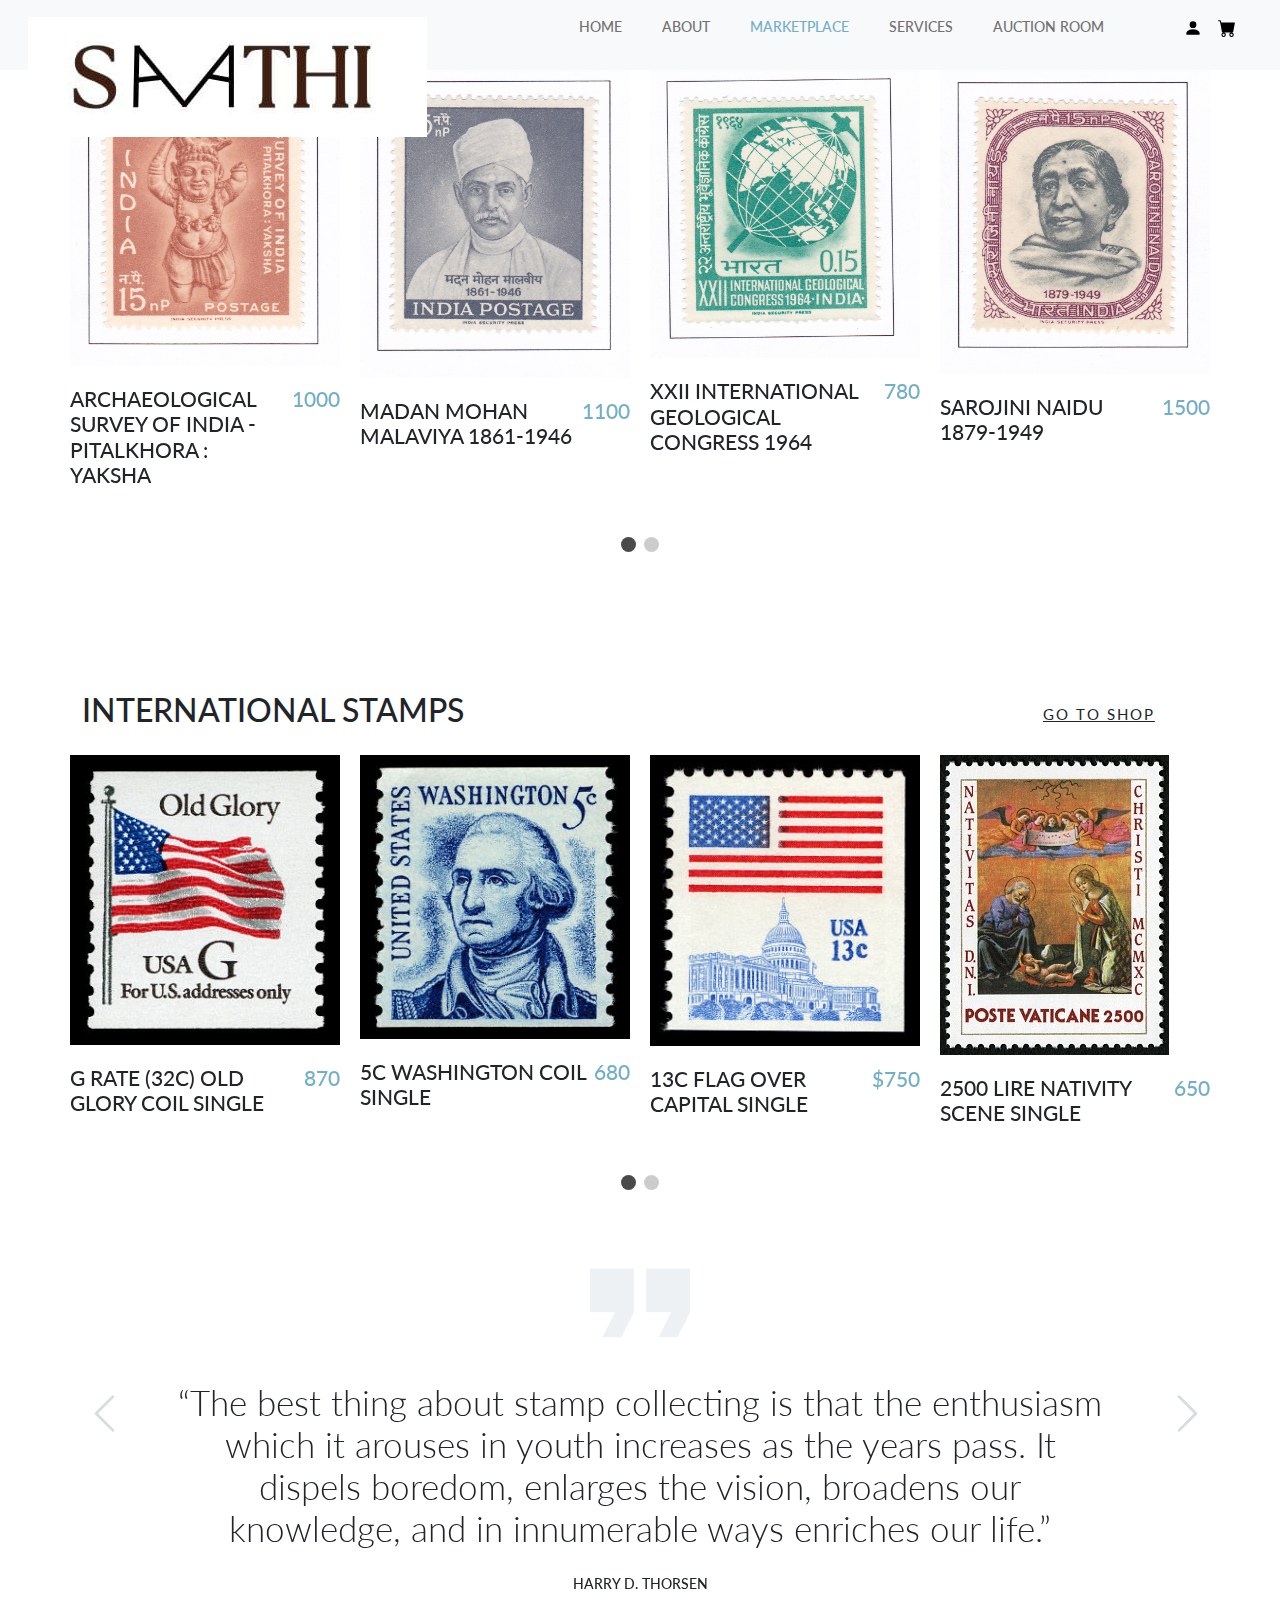
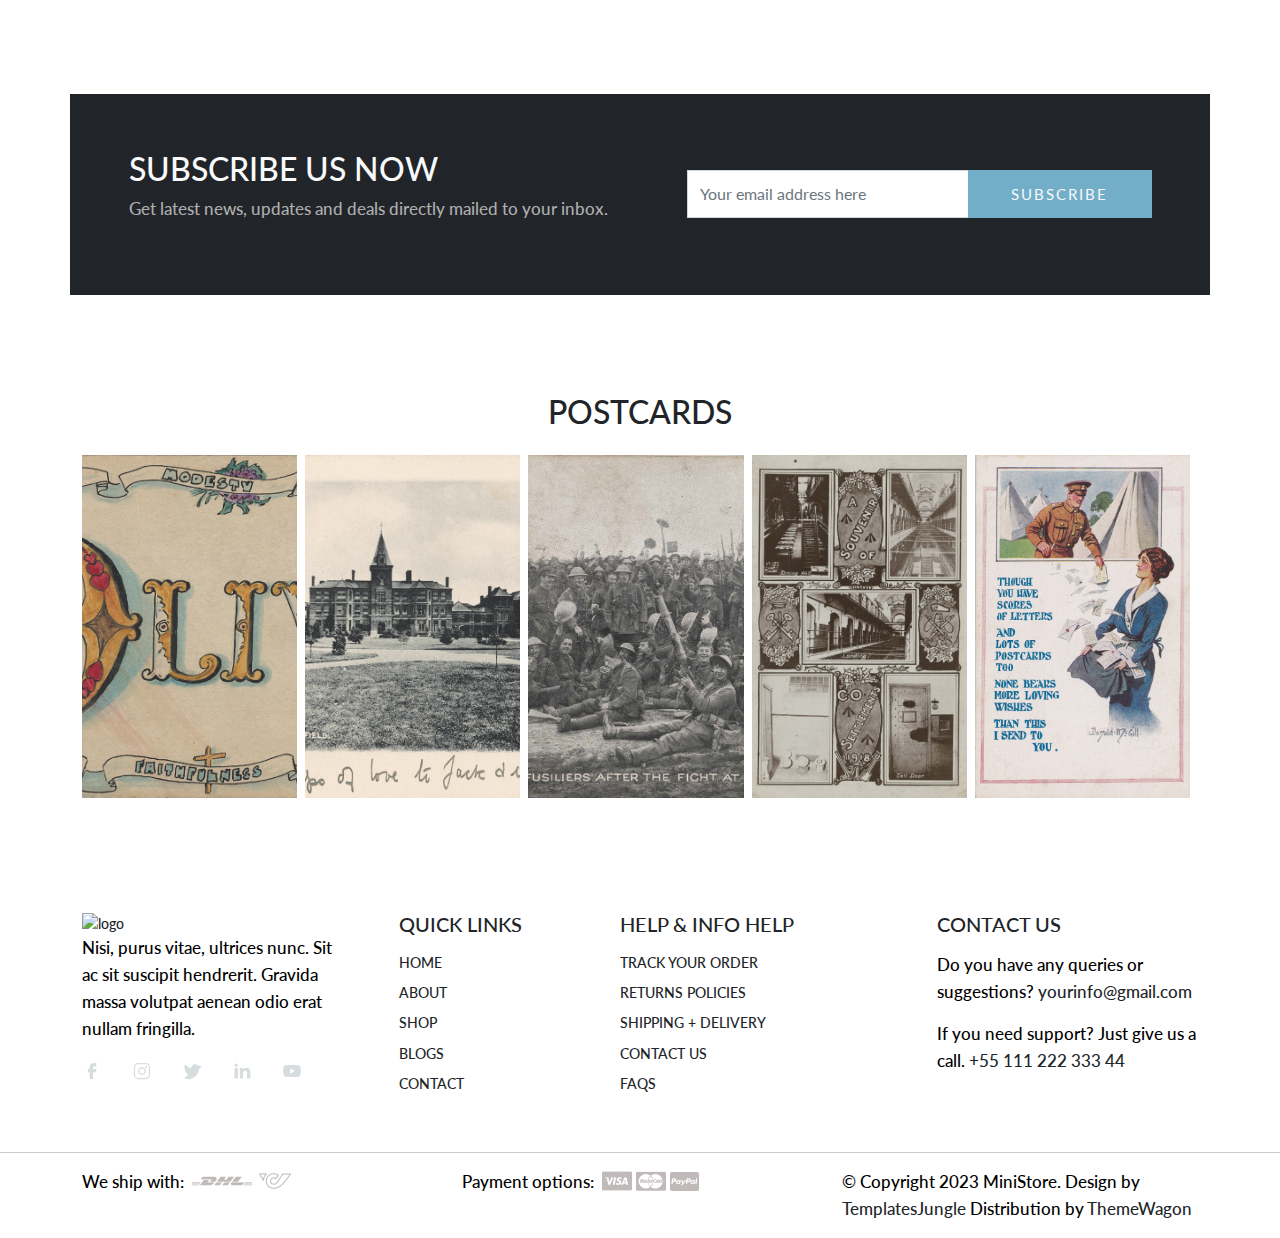
==== commit a5b54dfd: "Update marketplace.html" ====
--- a/marketplace.html
+++ b/marketplace.html
@@ -96,7 +96,7 @@
       <nav id="header-nav" class="navbar navbar-expand-lg px-3 mb-3">
         <div class="container-fluid">
           <a class="navbar-brand" href="index.html">
-            <img src="images/main-logo.png" class="logo">
+            <img src="images/main-logo.jpeg" class="logo">
           </a>
           <button class="navbar-toggler d-flex d-lg-none order-3 p-2" type="button" data-bs-toggle="offcanvas" data-bs-target="#bdNavbar" aria-controls="bdNavbar" aria-expanded="false" aria-label="Toggle navigation">
             <svg class="navbar-icon">
@@ -106,7 +106,7 @@
           <div class="offcanvas offcanvas-end" tabindex="-1" id="bdNavbar" aria-labelledby="bdNavbarOffcanvasLabel">
             <div class="offcanvas-header px-4 pb-0">
               <a class="navbar-brand" href="index.html">
-                <img src="images/main-logo2.png" class="logo">
+                <img src="images/main-logo2.jpeg" class="logo">
               </a>
               <button type="button" class="btn-close btn-close-black" data-bs-dismiss="offcanvas" aria-label="Close" data-bs-target="#bdNavbar"></button>
             </div>
@@ -651,4 +651,4 @@
     <script type="text/javascript" src="js/plugins.js"></script>
     <script type="text/javascript" src="js/script.js"></script>
   </body>
-</html>+</html>
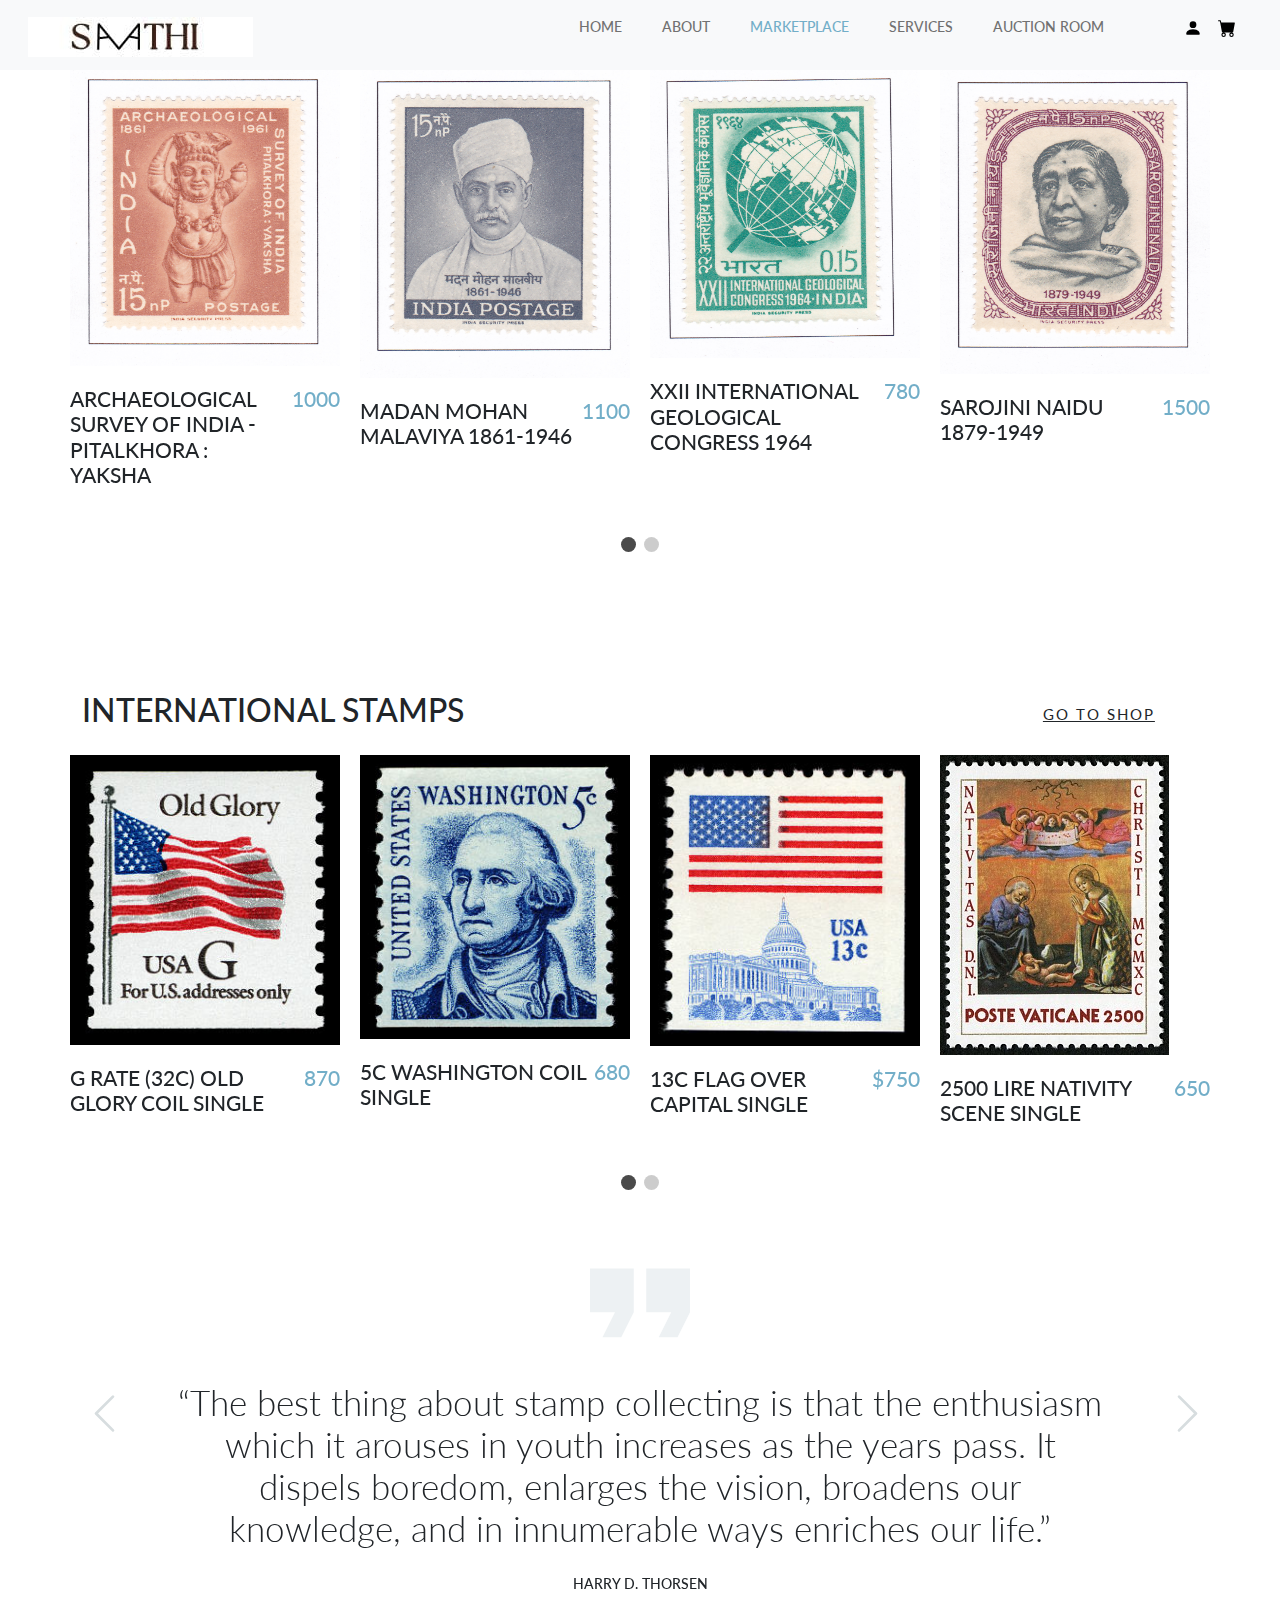
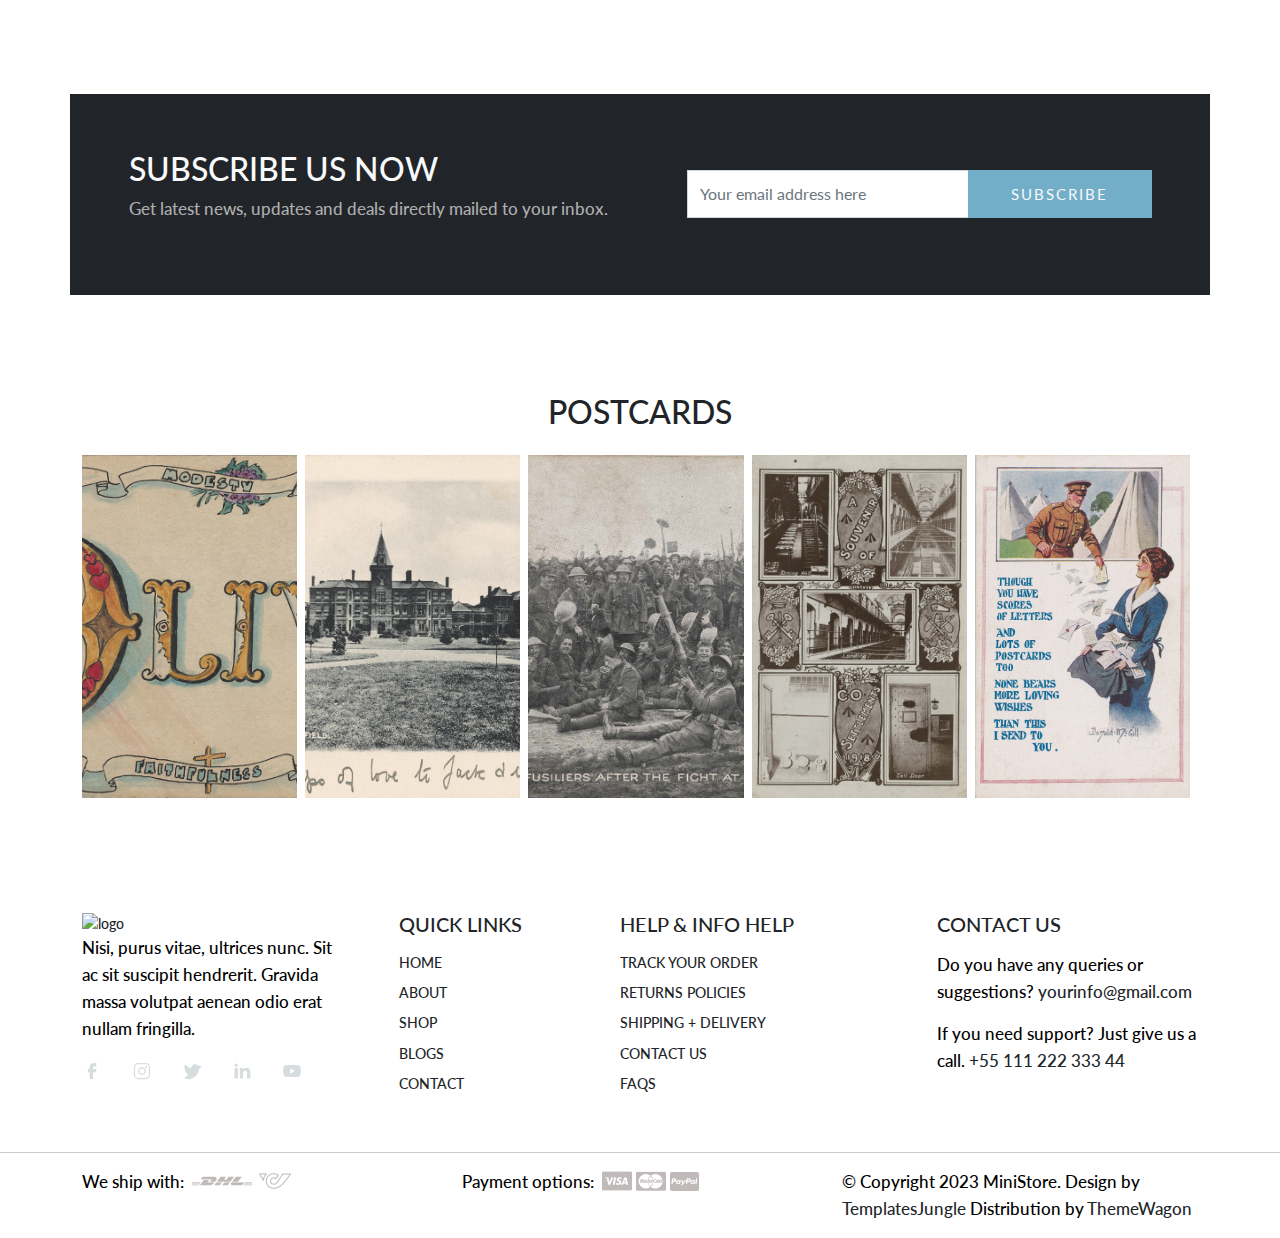
==== commit adacffdf: "Update marketplace.html" ====
--- a/marketplace.html
+++ b/marketplace.html
@@ -96,7 +96,7 @@
       <nav id="header-nav" class="navbar navbar-expand-lg px-3 mb-3">
         <div class="container-fluid">
           <a class="navbar-brand" href="index.html">
-            <img src="images/main-logo.jpeg" class="logo">
+            <img src="images/main-logo2.jpeg" class="logo">
           </a>
           <button class="navbar-toggler d-flex d-lg-none order-3 p-2" type="button" data-bs-toggle="offcanvas" data-bs-target="#bdNavbar" aria-controls="bdNavbar" aria-expanded="false" aria-label="Toggle navigation">
             <svg class="navbar-icon">
